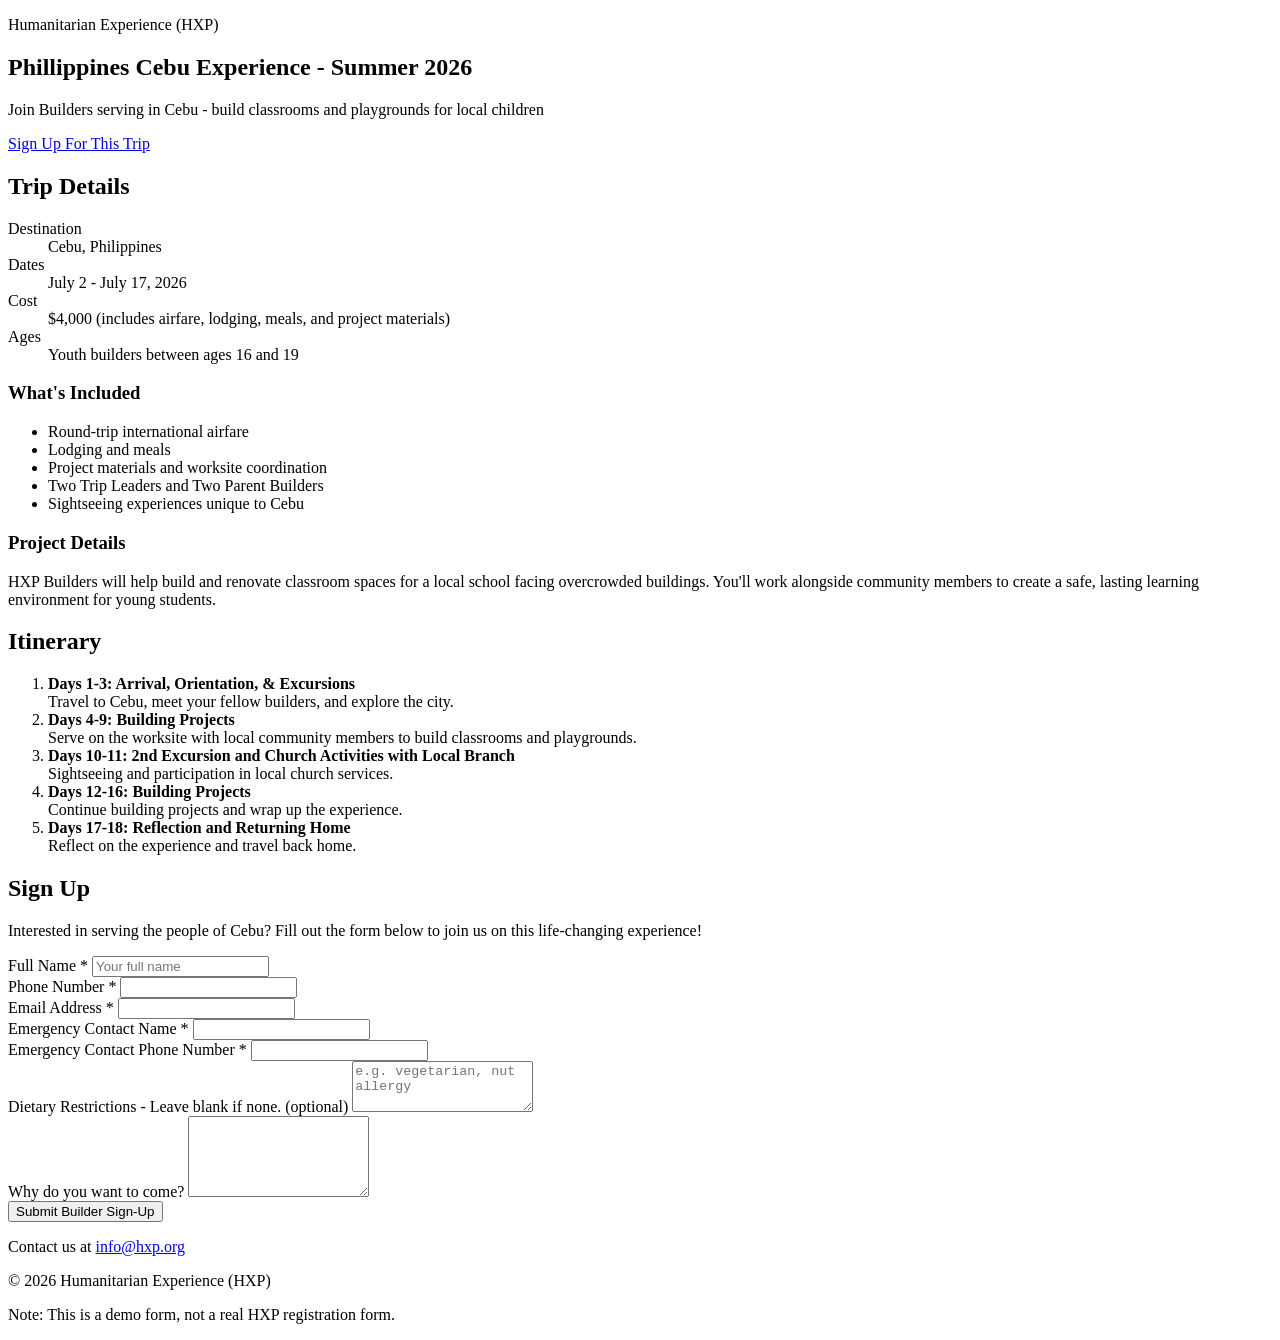
==== index.html @ b85f41e3 "feat: create home page and builder sign-up sheet" ====
<!DOCTYPE html>
<html lang="en">
    <head>
        <meta charset="UTF-8">
        <meta name="viewport" content="width=device-width, initial-scale=1.0" />
        <title>HXP - Philippines Cebu 2026</title>
        <link rel="stylesheet" href="css/styles.css">
    </head>
    <body>
        <header>
            <p>
                Humanitarian Experience (HXP)
            </p>
        </header>

        <main>
            <section id="hero">
                <h1>Phillippines Cebu Experience - Summer 2026</h1>
                <p>Join Builders serving in Cebu - build classrooms and playgrounds for local children</p>
                <a href="#signup" class="cta-button">Sign Up For This Trip</a>
            </section>

            <section id="details">
                <h2>Trip Details</h2>

                <dl>
                    <dt>Destination</dt>
                    <dd>Cebu, Philippines</dd>

                    <dt>Dates</dt>
                    <dd>July 2 - July 17, 2026</dd>

                    <dt>Cost</dt>
                    <dd>$4,000 (includes airfare, lodging, meals, and project materials)</dd>

                    <dt>Ages</dt>
                    <dd>Youth builders between ages 16 and 19</dd>
                </dl>

                <h3>What's Included</h3>
                <ul>
                    <li>Round-trip international airfare</li>
                    <li>Lodging and meals</li>
                    <li>Project materials and worksite coordination</li>
                    <li>Two Trip Leaders and Two Parent Builders</li>
                    <li>Sightseeing experiences unique to Cebu</li>
                </ul>

                <h3>Project Details</h3>
                <p>
                    HXP Builders will help build and renovate classroom spaces for a local school 
                    facing overcrowded buildings. You'll work alongside community members to create a safe,
                    lasting learning environment for young students.
                </p>

                
            </section>

            <section id="itinerary">
                <h2>Itinerary</h2>
                <ol>
                    <li>
                        <strong>Days 1-3: Arrival, Orientation, &amp; Excursions</strong><br>
                        Travel to Cebu, meet your fellow builders, and explore the city.
                    </li>
                    <li>
                        <strong>Days 4-9: Building Projects</strong><br>
                        Serve on the worksite with local community members to build classrooms and playgrounds.
                    </li>
                    <li>
                        <strong>Days 10-11: 2nd Excursion and Church Activities with Local Branch</strong><br>
                        Sightseeing and participation in local church services.
                    </li>
                    <li>
                        <strong>Days 12-16: Building Projects</strong><br>
                        Continue building projects and wrap up the experience.
                    </li>
                    <li>
                        <strong>Days 17-18: Reflection and Returning Home</strong><br>
                        Reflect on the experience and travel back home.
                    </li>
                </ol>
            </section>

            <section id="signup">
                <h2>Sign Up</h2>
                <p>Interested in serving the people of Cebu? Fill out the form below to join us on this life-changing experience!</p>

                <form id="signup-form" novalidate>
                    <div class="form-field">
                        <label for="full-name">Full Name *</label>
                        <input
                            type="text"
                            id="full-name"
                            name="fullName"
                            autocomplete="name"
                            placeholder="Your full name"
                            required
                        />

                        <span id="full-name-error" class="field-error"></span>
                    </div>

                    <div class="form-field">
                        <label for="phone">Phone Number *</label>
                        <input
                            type="tel"
                            id="phone"
                            name="phone"
                            autocomplete="tel"
                            required
                        />
                        <span id="phone-error" class="field-error"></span>
                    </div>

                    <div class="form-field">
                        <label for="email">Email Address *</label>
                        <input
                            type="email"
                            id="email"
                            name="email"
                            autocomplete="email"
                            required
                        />
                        <span id="email-error" class="field-error"></span>
                    </div>

                    
                    <div class="form-field">
                        <label for="emergency-contact-name">Emergency Contact Name *</label>
                        <input
                            type="text"
                            id="emergency-contact-name"
                            name="emergencyContactName"
                            required
                        />
                        <span id="emergency-contact-name-error" class="field-error"></span>
                    </div>

                    <div class="form-field">
                        <label for="emergency-contact-phone">Emergency Contact Phone Number *</label>
                        <input
                            type="tel"
                            id="emergency-contact-phone"
                            name="emergencyContactPhone"
                            required
                        />
                        <span id="emergency-contact-phone-error" class="field-error"></span>
                    </div>

                    <div class="form-field">
                        <label for="dietary">Dietary Restrictions - Leave blank if none. <span class="optional">(optional)</span></label>
                        <textarea
                          id="dietary"
                          name="dietary"
                          rows="3"
                          placeholder="e.g. vegetarian, nut allergy"
                        ></textarea>
                        <span id="dietary-error" class="field-error"></span>
                      </div>

                      <div class="form-field">
                        <label for="why">Why do you want to come? </label>
                        <textarea
                          id="why"
                          name="why"
                          rows="5"
                          required
                        ></textarea>
                        <span id="why-error" class="field-error"></span>
                      </div>

                      <button type="submit" class="submit-info-button">Submit Builder Sign-Up</button>

                    
                </form>
            </section> 

        </main>

        <footer>
            <p>Contact us at <a href="mailto:info@hxp.org">info@hxp.org</a></p>
            <p>&copy; 2026 Humanitarian Experience (HXP)</p>
            <p>Note: This is a demo form, not a real HXP registration form.</p>
        </footer>


        <script src="js/validation.js" defer></script>
        <script src="js/submit.js" defer></script>
    </body>
</html>
---- css/styles.css ----
/* CSS Styling here */
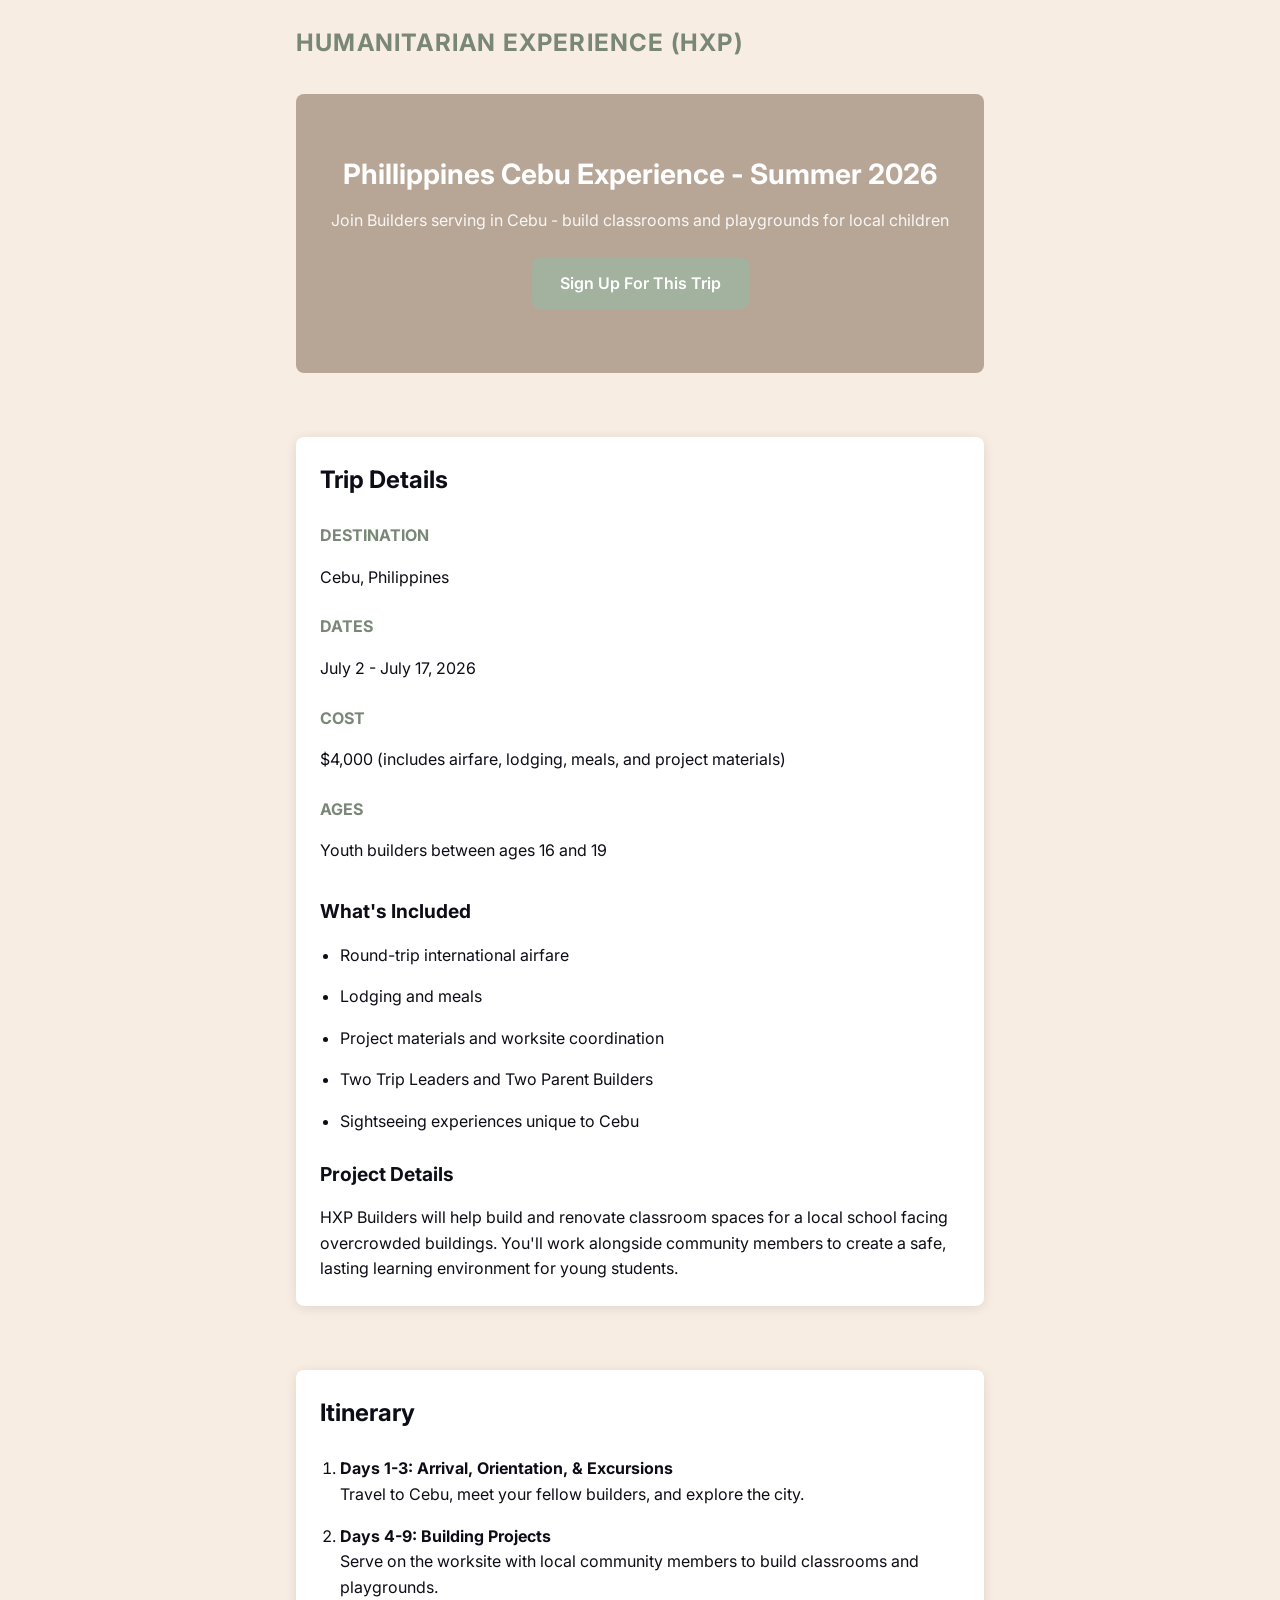
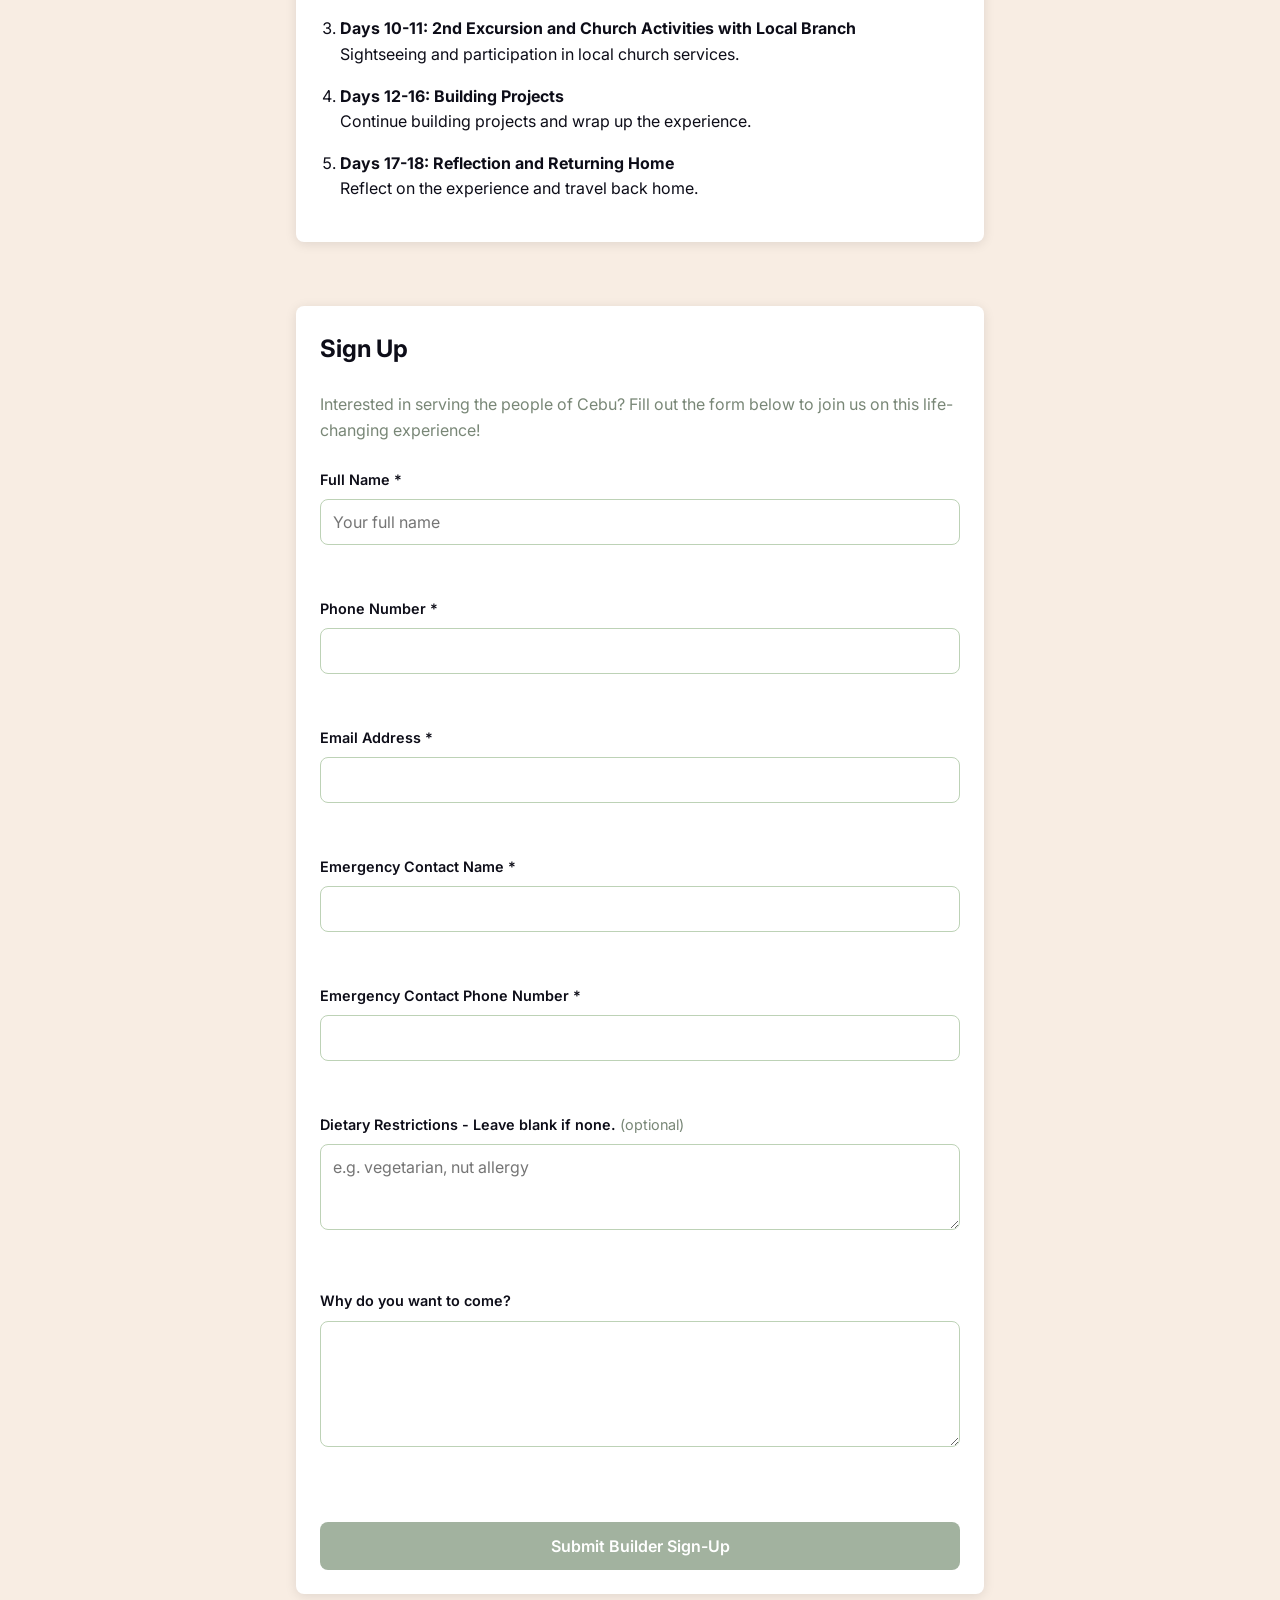
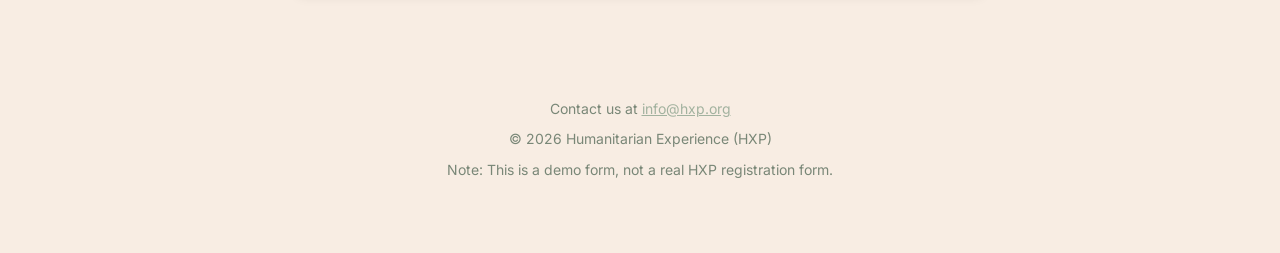
==== commit 46be083f: "style: add fonts, colors, and spacing" ====
--- a/index.html
+++ b/index.html
@@ -4,6 +4,12 @@
         <meta charset="UTF-8">
         <meta name="viewport" content="width=device-width, initial-scale=1.0" />
         <title>HXP - Philippines Cebu 2026</title>
+
+        <link href="https://fonts.googleapis.com" />
+        <link href="https://fonts.gstatic.com" crossorigin />
+        <link href="https://fonts.googleapis.com/css2?family=Inter:wght@400;600;700&display=swap" rel="stylesheet" />
+
+
         <link rel="stylesheet" href="css/styles.css">
     </head>
     <body>
@@ -24,7 +30,7 @@
                 <h2>Trip Details</h2>
 
                 <dl>
-                    <dt>Destination</dt>
+                    <dt><b>Destination</b></dt>
                     <dd>Cebu, Philippines</dd>
 
                     <dt>Dates</dt>
--- a/css/styles.css
+++ b/css/styles.css
@@ -1 +1,249 @@
-/* CSS Styling here */+* {
+    box-sizing: border-box;
+    margin: 0;
+    padding: 0;
+  }
+
+/* --- Design tokens (change colors here later) --- */
+:root {
+  --color-bg: #F8EDE3;
+  --color-surface: #ffffff;
+  --color-text: #0d0d18;
+  --color-text-muted: #798777;
+  --color-accent: #A2B29F;        /* warm terracotta */
+  --color-accent-hover: #798777;
+  --color-border: #BDD2B6;
+  --color-error: rgb(205, 81, 68);
+  --color-bg-hero: #b7a696;
+
+  --font-body: "Inter", system-ui, sans-serif;
+  --space-xs: 0.5rem;
+  --space-sm: 1rem;
+  --space-md: 1.5rem;
+  --space-lg: 2.5rem;
+  --space-xl: 4rem;
+  --radius: 8px;
+  --shadow: 0 2px 12px rgba(0, 0, 0, 0.1);
+  --max-width: 720px;
+}
+
+html {
+  scroll-behavior: smooth;
+}
+
+body {
+  font-family: var(--font-body);
+  background-color: var(--color-bg);
+  color: var(--color-text);
+  line-height: 1.6;
+}
+
+header,
+main, 
+footer {
+    max-width: var(--max-width);
+    margin-left: auto;
+    margin-right: auto;
+    padding-left: var(--space-sm);
+    padding-right: var(--space-sm);
+}
+
+header{
+    padding-top: var(--space-md);
+    padding-bottom: var(--space-sm);
+}
+
+header p {
+    font-size: 1.5rem;
+    font-weight: 700;
+    text-transform: uppercase;
+    color: var(--color-text-muted);
+    letter-spacing: .05em;
+}
+
+main section {
+    margin-bottom: var(--space-xl);
+}
+
+/* Hero Section */
+#hero {
+    text-align: center;
+    padding: var(--space-xl) var(--space-sm);
+    background: var(--color-bg-hero);
+    color: #ffffff;
+    border-radius: var(--radius);
+    margin-top: var(--space-sm);
+}
+
+#hero h1 {
+    font-size: 1.75rem;
+    line-height: 1.2;
+    margin-bottom: var(--space-sm);
+}
+
+#hero p {
+    color: rgba(255,255,255,.9);
+    margin-bottom: var(--space-md);
+    margin-left: auto;
+    margin-right: auto;
+}
+
+.cta-button {
+    display: inline-block;
+    background-color: var(--color-accent);
+    color: #ffffff;
+    text-decoration: none;
+    font-weight: 600;
+    padding: 0.9rem 1.75rem;
+    border-radius: var(--radius);
+    min-height: 44px;
+    line-height: 1.4;
+  }
+
+.cta-button:hover {
+background-color: var(--color-accent-hover);
+}
+
+/* Sections */
+h2 {
+font-size: 1.5rem;
+margin-bottom: var(--space-md);
+color: var(--color-text);
+}
+
+h3 {
+font-size: 1.2rem;
+margin-top: var(--space-md);
+margin-bottom: var(--space-sm);
+}
+
+#details,
+#itinerary,
+#signup {
+background: var(--color-surface);
+padding: var(--space-md);
+border-radius: var(--radius);
+box-shadow: var(--shadow);
+}
+
+/* Definition list (trip facts) */
+dl {
+display: grid;
+gap: var(--space-sm);
+}
+
+dt {
+font-weight: 700;
+font-size: 1rem;
+color: var(--color-text-muted);
+text-transform: uppercase;
+}
+
+dd {
+margin-bottom: var(--space-xs);
+}
+
+ul,
+ol {
+padding-left: 1.25rem;
+}
+
+li {
+margin-bottom: var(--space-sm);
+}
+
+
+/* Form Section */
+#signup > p {
+    color: var(--color-text-muted);
+    margin-bottom: var(--space-md);
+  }
+
+.form-field {
+margin-bottom: var(--space-md);
+}
+.form-field label {
+display: block;
+font-weight: 600;
+font-size: 0.9rem;
+margin-bottom: var(--space-xs);
+}
+
+.optional {
+    font-weight: 400;
+    color: var(--color-text-muted);
+  }
+  .form-field input,
+  .form-field textarea {
+    width: 100%;
+    padding: 0.75rem;
+    font-family: inherit;
+    font-size: 1rem;
+    border: 1px solid var(--color-border);
+    border-radius: var(--radius);
+    background: #fff;
+    min-height: 44px;
+  }
+
+
+  .form-field textarea {
+    min-height: auto;
+    resize: vertical;
+  }
+  .form-field input:focus,
+  .form-field textarea:focus {
+    outline: 2px solid var(--color-accent);
+    outline-offset: 2px;
+    border-color: var(--color-accent);
+  }
+
+  .field-error {
+    display: block;
+    color: var(--color-error);
+    font-size: 0.875rem;
+    margin-top: var(--space-xs);
+    min-height: 1.25rem;
+  }
+  /* Error state — JS will add .input-error in Phase 4; style it now */
+  .form-field input.input-error,
+  .form-field textarea.input-error {
+    border-color: var(--color-error);
+  }
+
+.submit-info-button {
+    width: 100%;
+    padding: 0.875rem 1.5rem;
+    font-family: inherit;
+    font-size: 1rem;
+    font-weight: 600;
+    color: #ffffff;
+    background-color: var(--color-accent);
+    border: none;
+    border-radius: var(--radius);
+    cursor: pointer;
+    min-height: 48px;
+    margin-top: var(--space-sm);
+  }
+  .submit-info-button:hover {
+    background-color: var(--color-accent-hover);
+  }
+  .submit-info-button:disabled {
+    opacity: 0.6;
+    cursor: not-allowed;
+  }
+
+
+/* --- Footer --- */
+footer {
+    padding-top: var(--space-lg);
+    padding-bottom: var(--space-xl);
+    text-align: center;
+    color: var(--color-text-muted);
+    font-size: 0.875rem;
+  }
+  footer p {
+    margin-bottom: var(--space-xs);
+  }
+  footer a {
+    color: var(--color-accent);
+  }
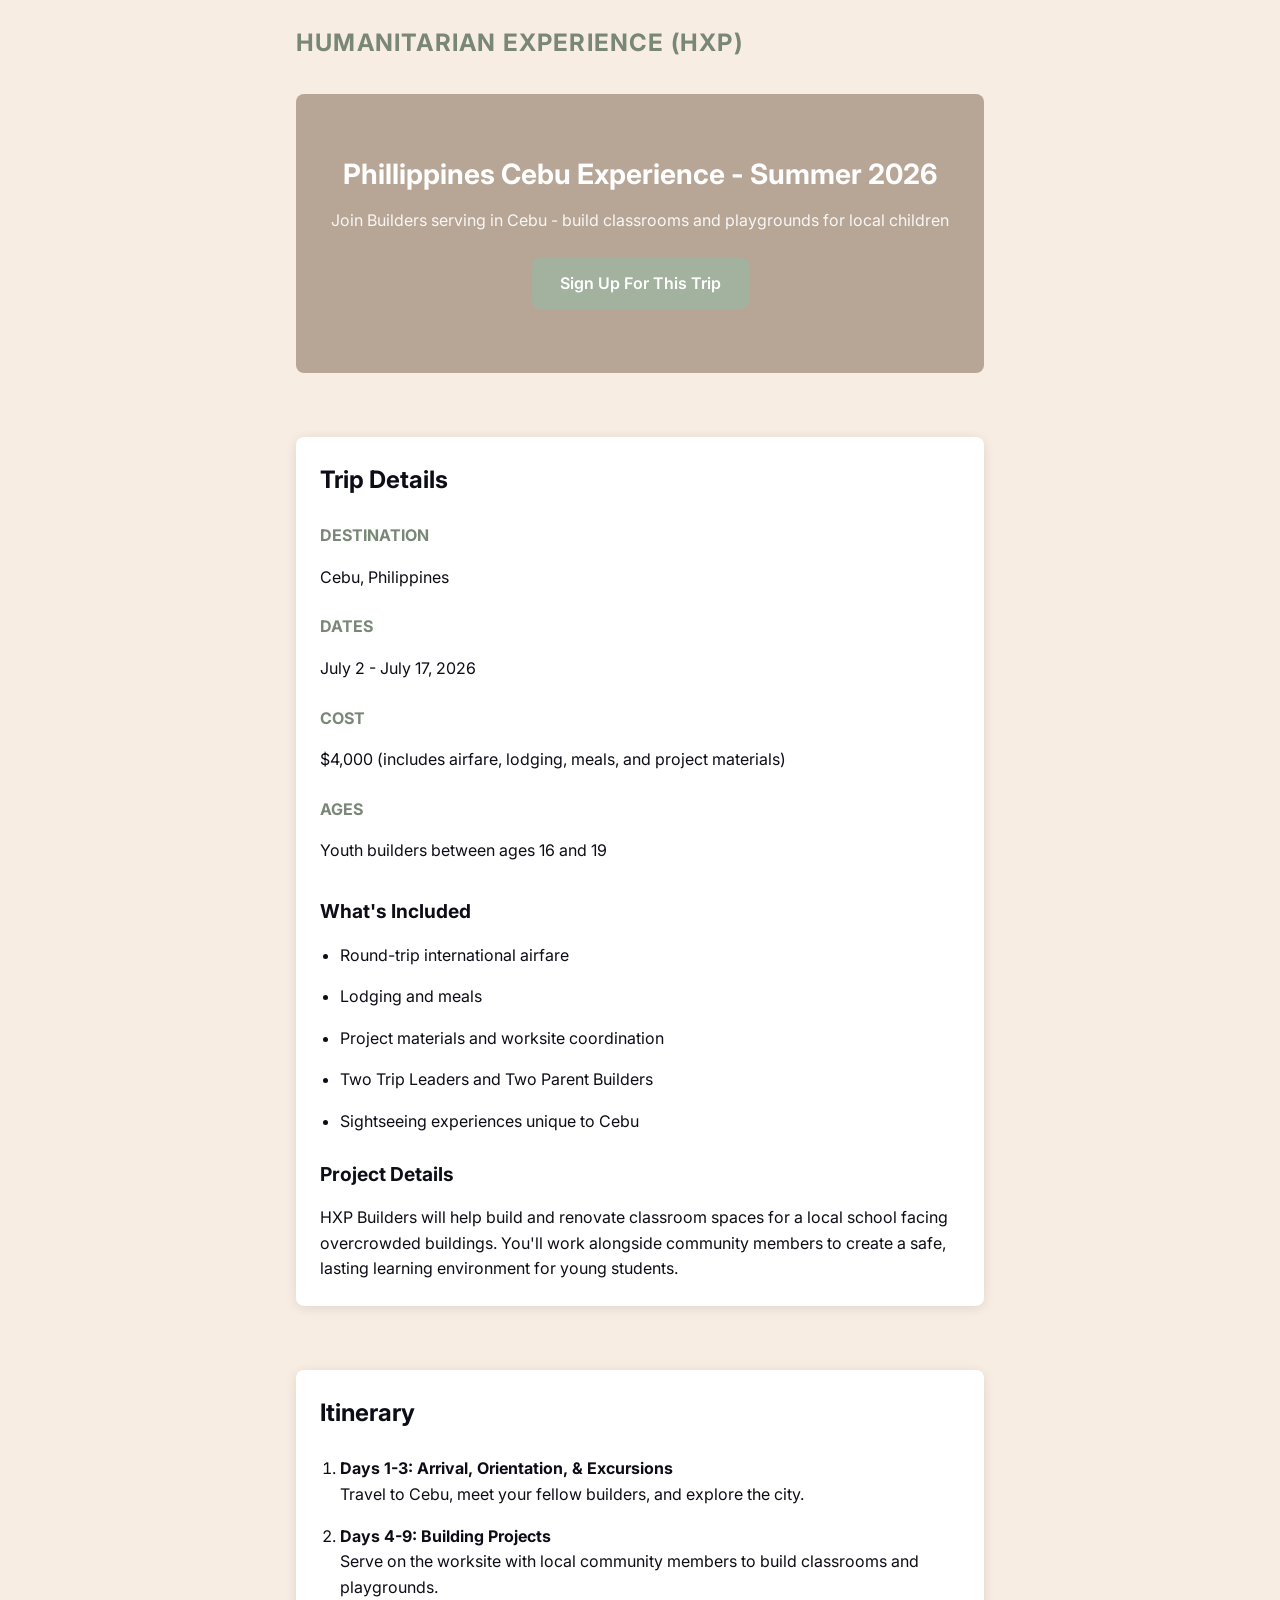
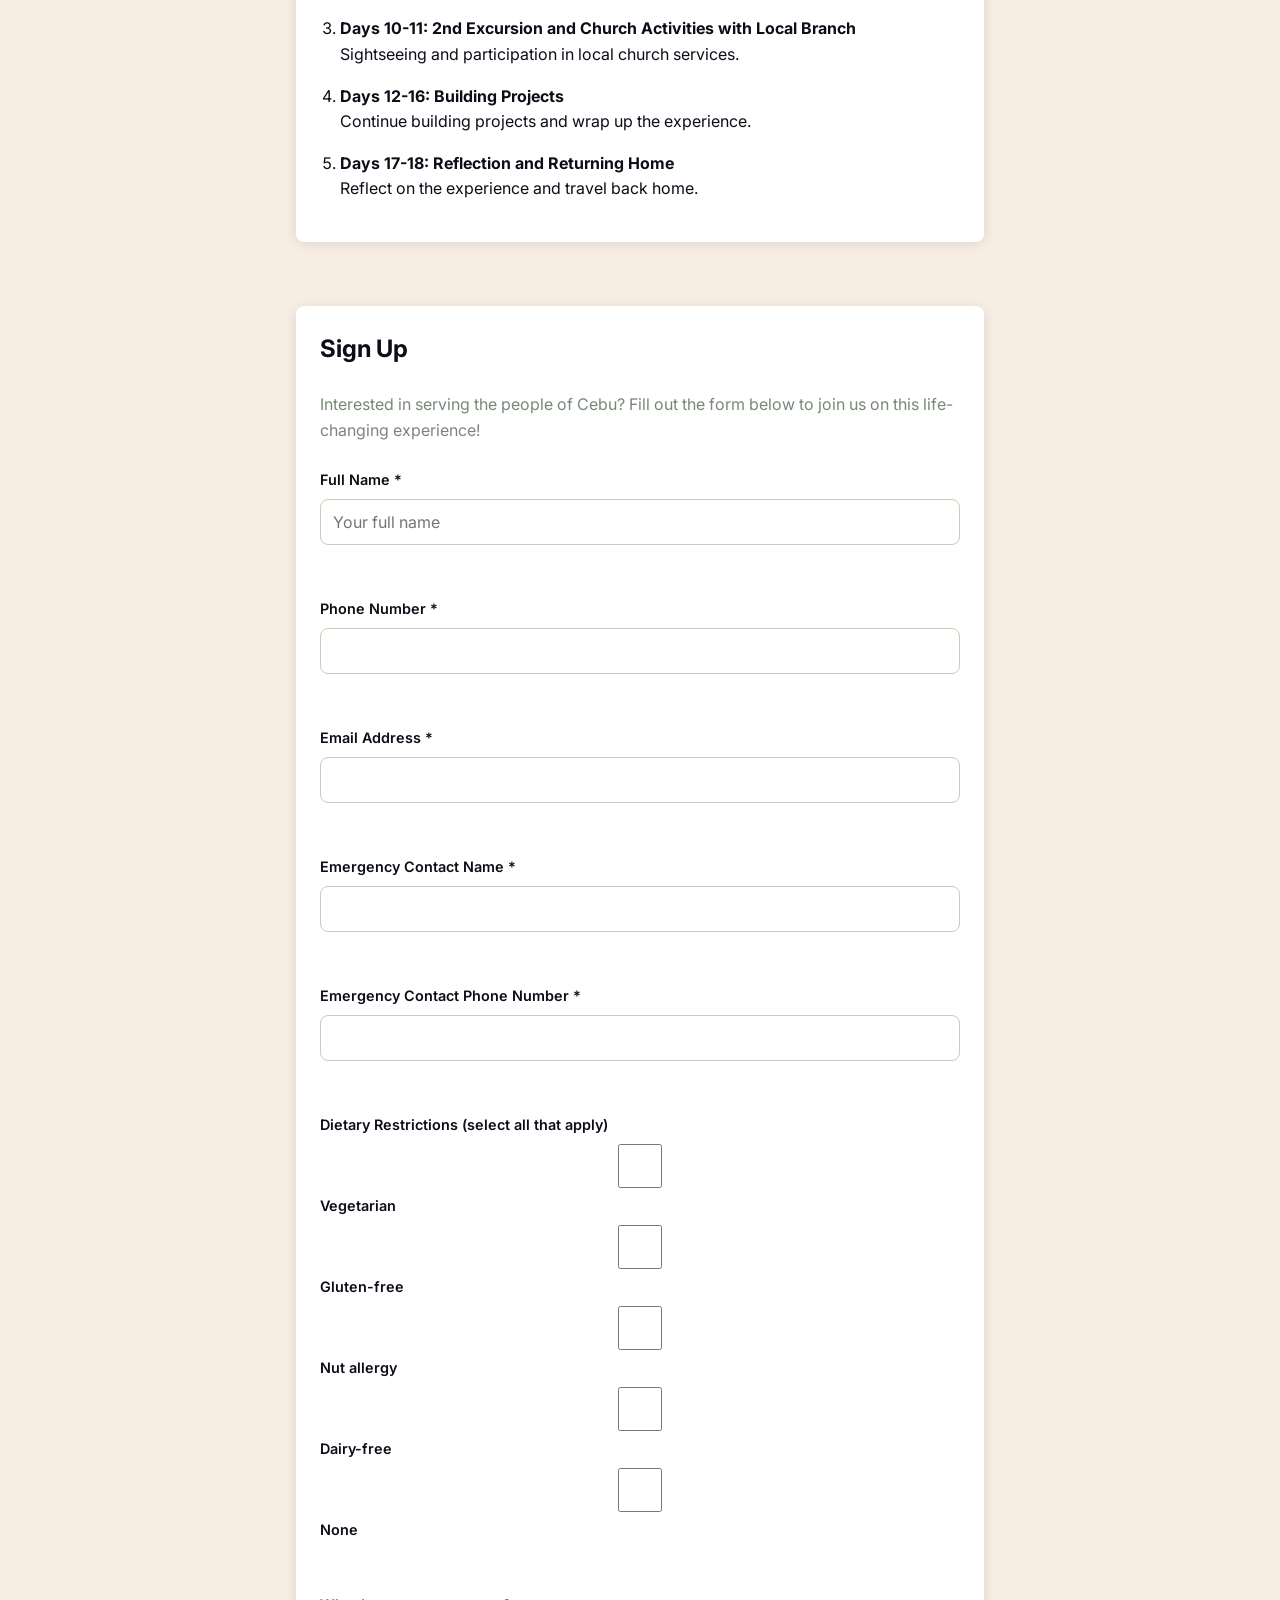
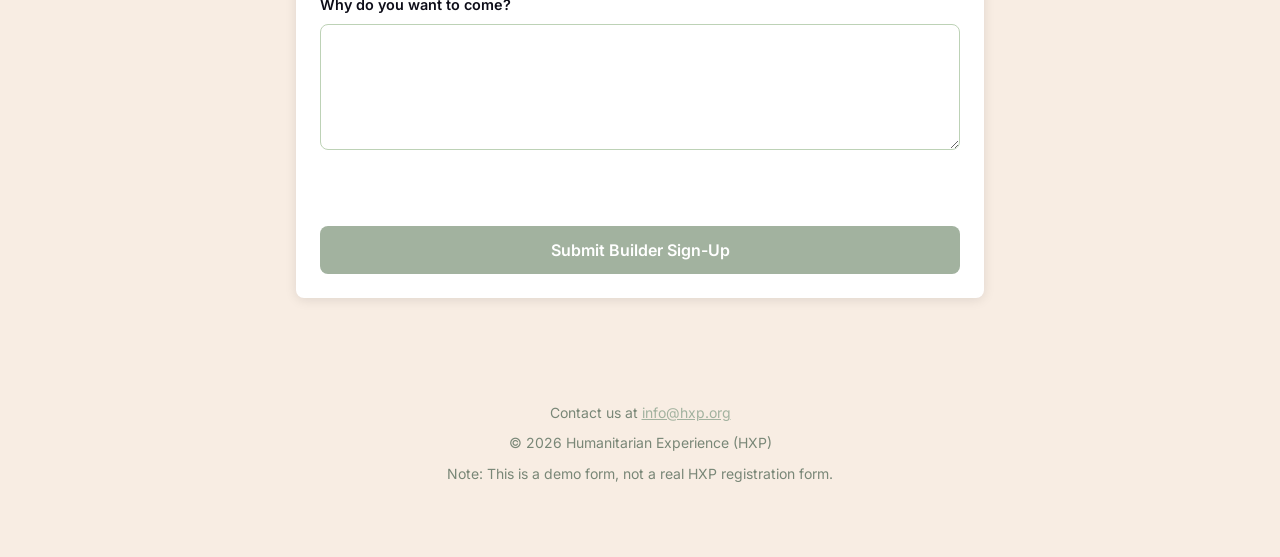
==== commit bc28e238: "feat: change dietary input to checkbox" ====
--- a/index.html
+++ b/index.html
@@ -154,27 +154,47 @@
                         <span id="emergency-contact-phone-error" class="field-error"></span>
                     </div>
 
-                    <div class="form-field">
-                        <label for="dietary">Dietary Restrictions - Leave blank if none. <span class="optional">(optional)</span></label>
-                        <textarea
-                          id="dietary"
-                          name="dietary"
-                          rows="3"
-                          placeholder="e.g. vegetarian, nut allergy"
-                        ></textarea>
-                        <span id="dietary-error" class="field-error"></span>
-                      </div>
-
-                      <div class="form-field">
+                    <fieldset class="form-field" id="dietary-fieldset">
+                        <legend>Dietary Restrictions (select all that apply)</legend>
+
+                        <label class="checkbox-label">
+                            <input type="checkbox" name="dietary" value="Vegetarian">
+                            Vegetarian
+                        </label>
+
+                        <label class="checkbox-label">
+                            <input type="checkbox" name="dietary" value="Gluten-free">
+                            Gluten-free
+                        </label>
+
+                        <label class="checkbox-label">
+                            <input type="checkbox" name="dietary" value="Nut allergy">
+                            Nut allergy
+                        </label>
+
+                        <label class="checkbox-label">
+                            <input type="checkbox" name="dietary" value="Dairy-free">
+                            Dairy-free
+                        </label>
+
+                        <label class="checkbox-label">
+                            <input type="checkbox" name="dietary" value="None">
+                            None
+                        </label>
+                        <span class="field-error"></span>
+                    </fieldset>
+
+
+                    <div class="form-field">
                         <label for="why">Why do you want to come? </label>
                         <textarea
-                          id="why"
-                          name="why"
-                          rows="5"
-                          required
+                            id="why"
+                            name="why"
+                            rows="5"
+                            required
                         ></textarea>
                         <span id="why-error" class="field-error"></span>
-                      </div>
+                    </div>
 
                       <button type="submit" class="submit-info-button">Submit Builder Sign-Up</button>
 
--- a/css/styles.css
+++ b/css/styles.css
@@ -210,6 +210,26 @@
     border-color: var(--color-error);
   }
 
+.checkbox-label {
+    display: flex;
+    align-items: center;
+    gap: var(--space-xs);
+    margin-bottom: var(--space-xs);
+    font-weight: 400;
+    cursor: pointer;
+}
+
+fieldset {
+    border: none;
+    padding: 0;
+}
+
+legend {
+    font-weight: 600;
+    font-size: .9rem;
+    margin-bottom: var(--space-xs);
+}
+
 .submit-info-button {
     width: 100%;
     padding: 0.875rem 1.5rem;
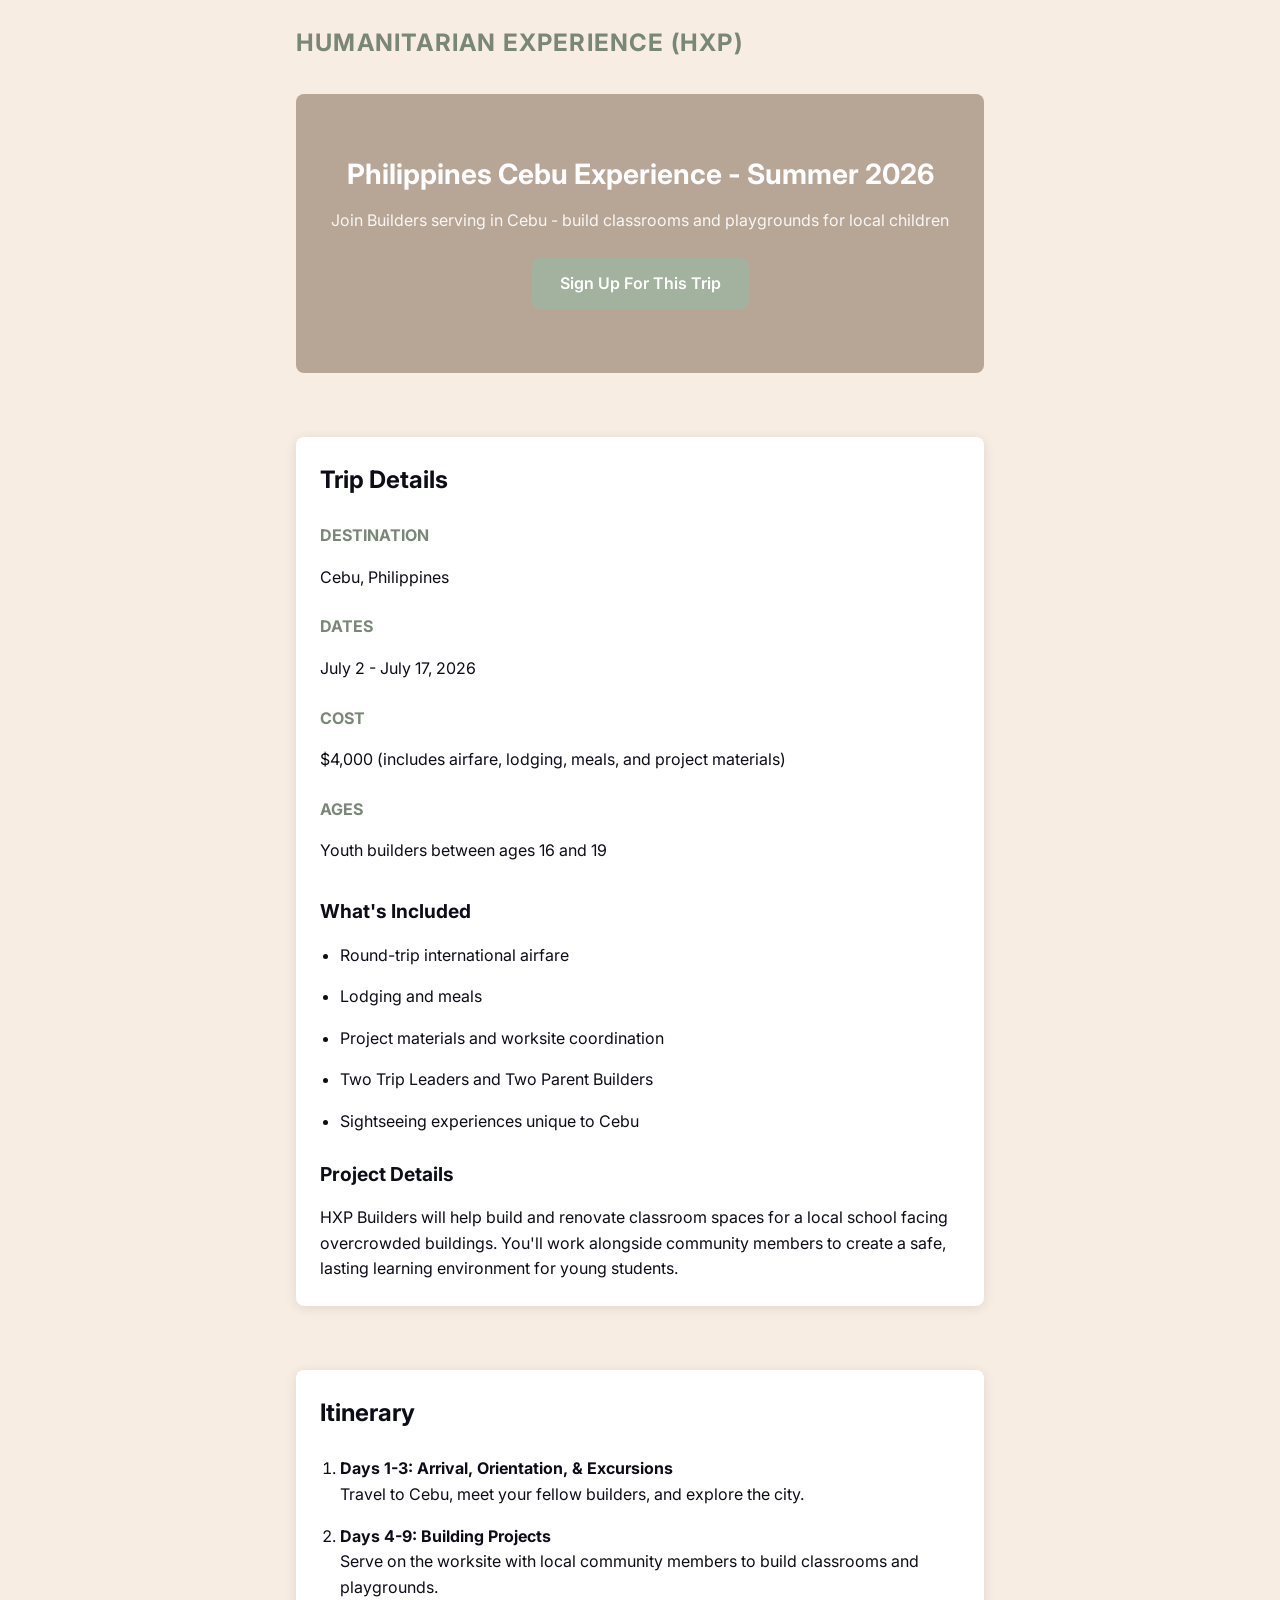
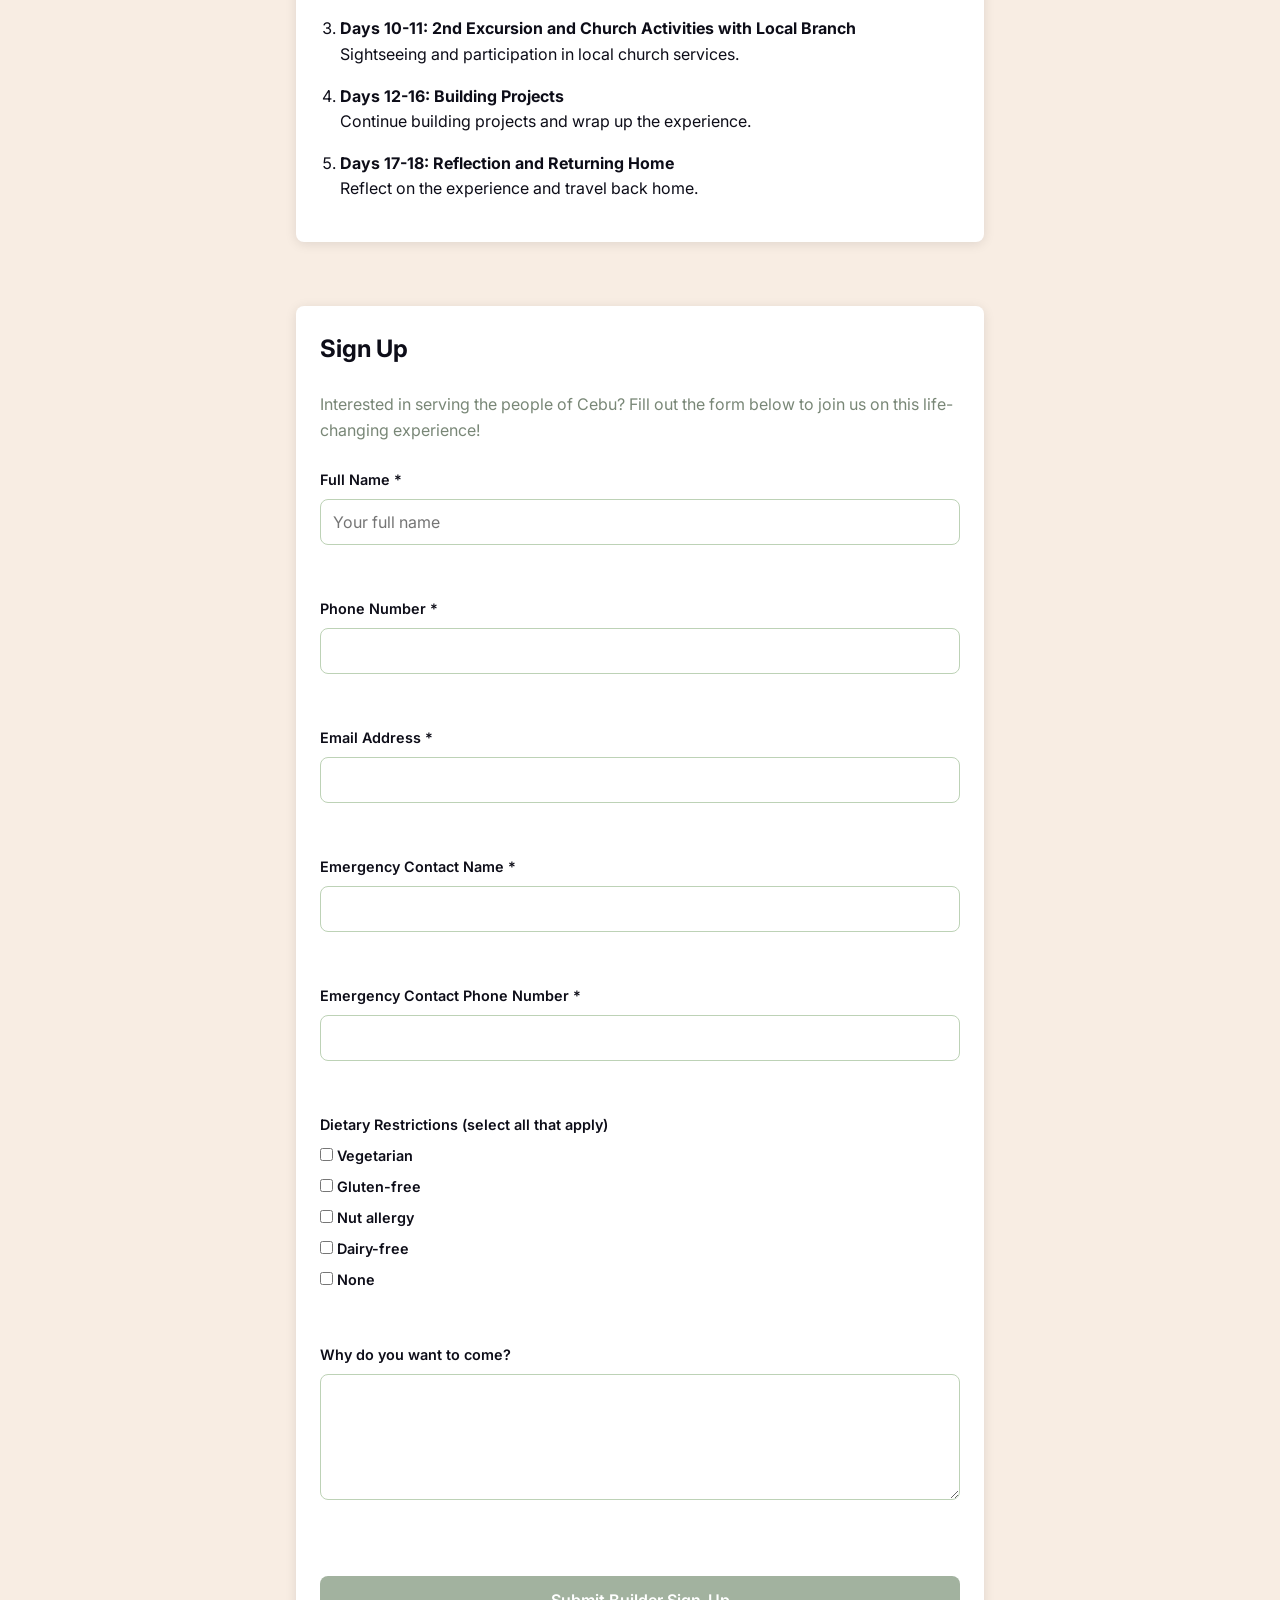
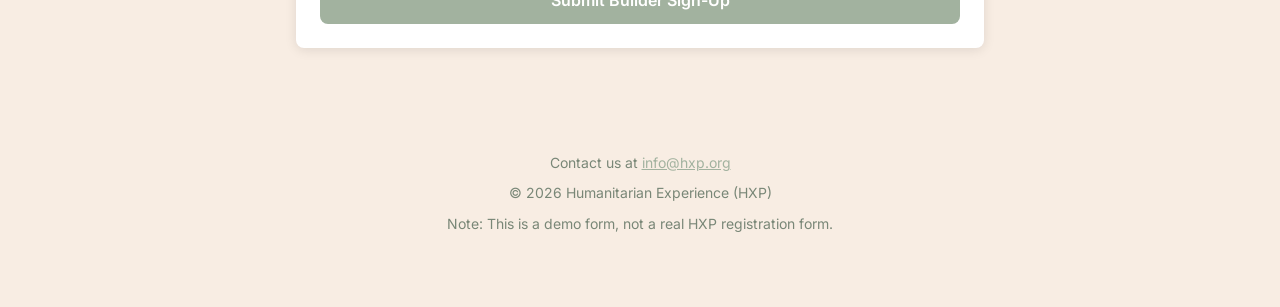
==== commit 17acacf3: "docs: add README with initial setup and design decisions" ====
--- a/index.html
+++ b/index.html
@@ -21,7 +21,7 @@
 
         <main>
             <section id="hero">
-                <h1>Phillippines Cebu Experience - Summer 2026</h1>
+                <h1>Philippines Cebu Experience - Summer 2026</h1>
                 <p>Join Builders serving in Cebu - build classrooms and playgrounds for local children</p>
                 <a href="#signup" class="cta-button">Sign Up For This Trip</a>
             </section>
--- a/css/styles.css
+++ b/css/styles.css
@@ -159,21 +159,11 @@
     margin-bottom: var(--space-md);
   }
 
-.form-field {
-margin-bottom: var(--space-md);
-}
-.form-field label {
-display: block;
-font-weight: 600;
-font-size: 0.9rem;
-margin-bottom: var(--space-xs);
-}
-
 .optional {
     font-weight: 400;
     color: var(--color-text-muted);
   }
-  .form-field input,
+  .form-field input:not([type="checkbox"]),
   .form-field textarea {
     width: 100%;
     padding: 0.75rem;
@@ -185,6 +175,17 @@
     min-height: 44px;
   }
 
+  .form-field {
+    margin-bottom: var(--space-md);
+  }
+  
+  .form-field label {
+    display: block;
+    font-weight: 600;
+    font-size: 0.9rem;
+    margin-bottom: var(--space-xs);
+  }
+
 
   .form-field textarea {
     min-height: auto;
@@ -221,7 +222,7 @@
 
 fieldset {
     border: none;
-    padding: 0;
+    padding: 0; 
 }
 
 legend {
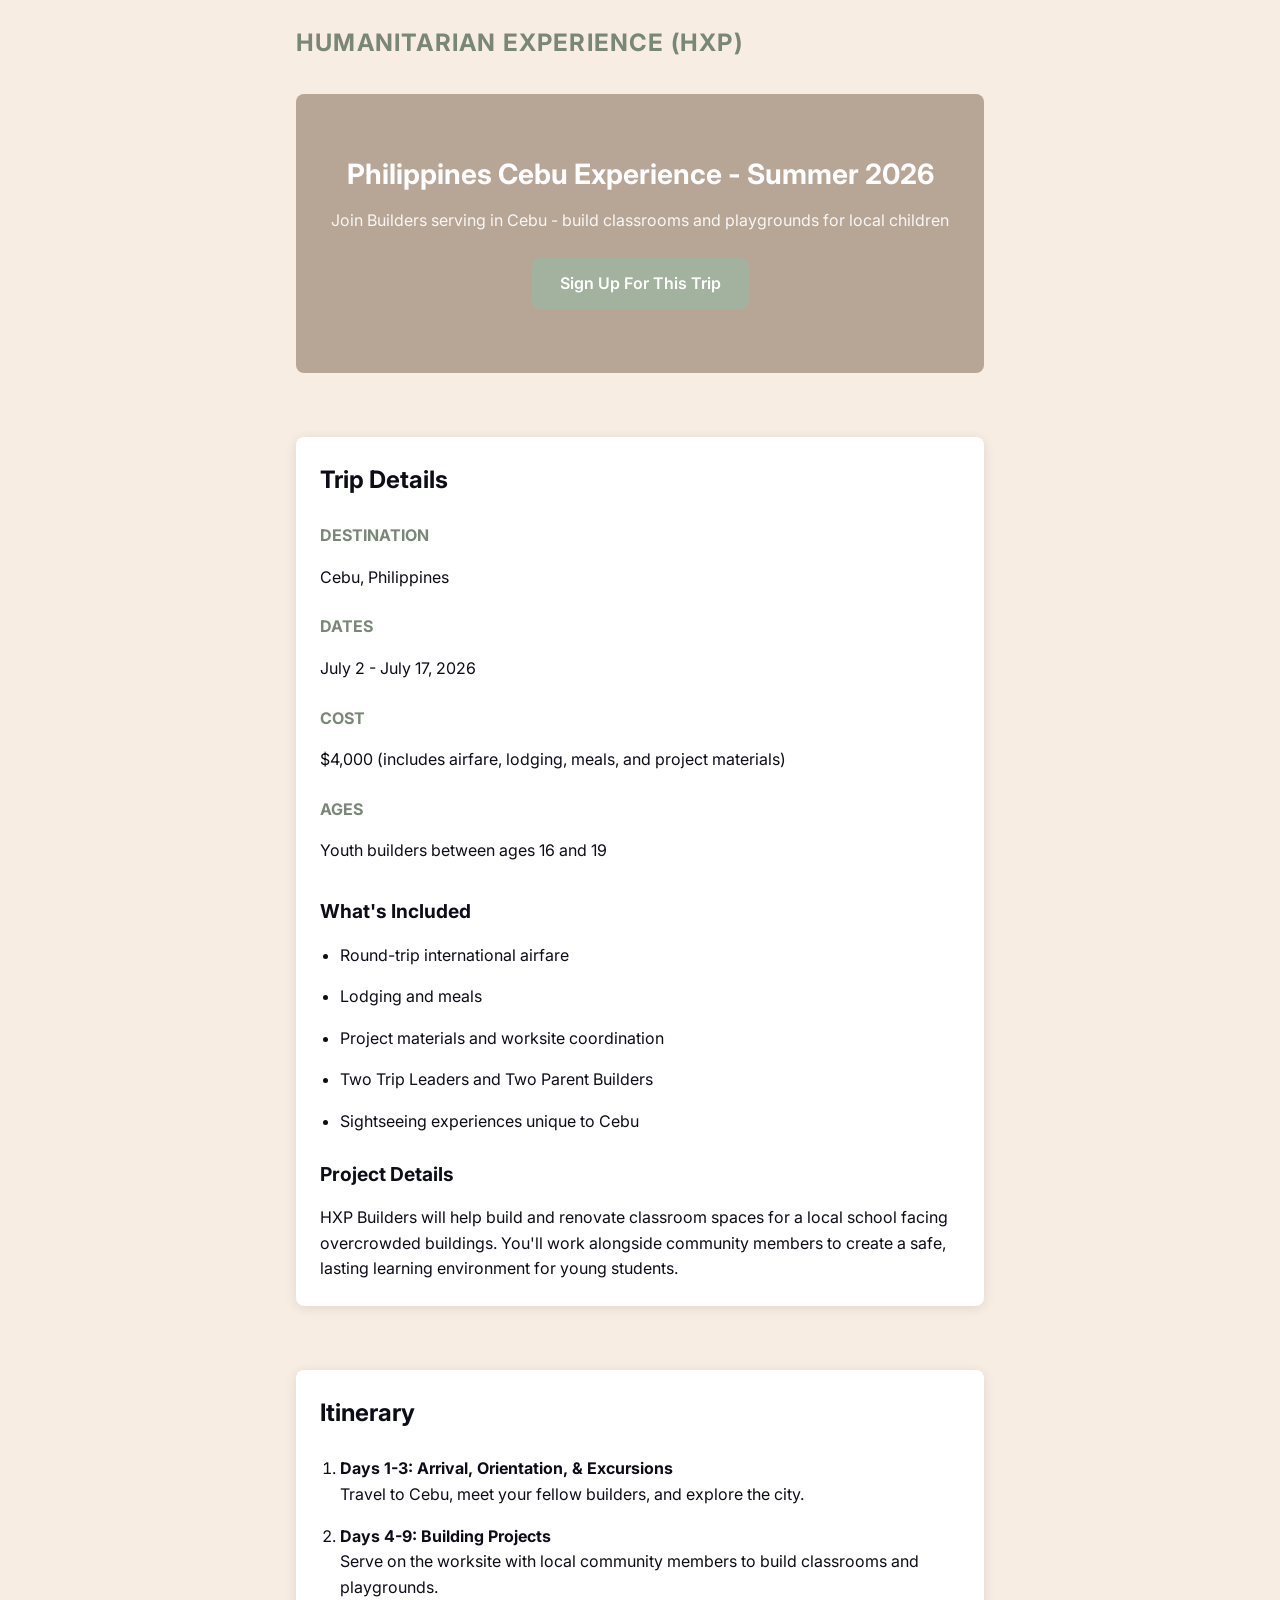
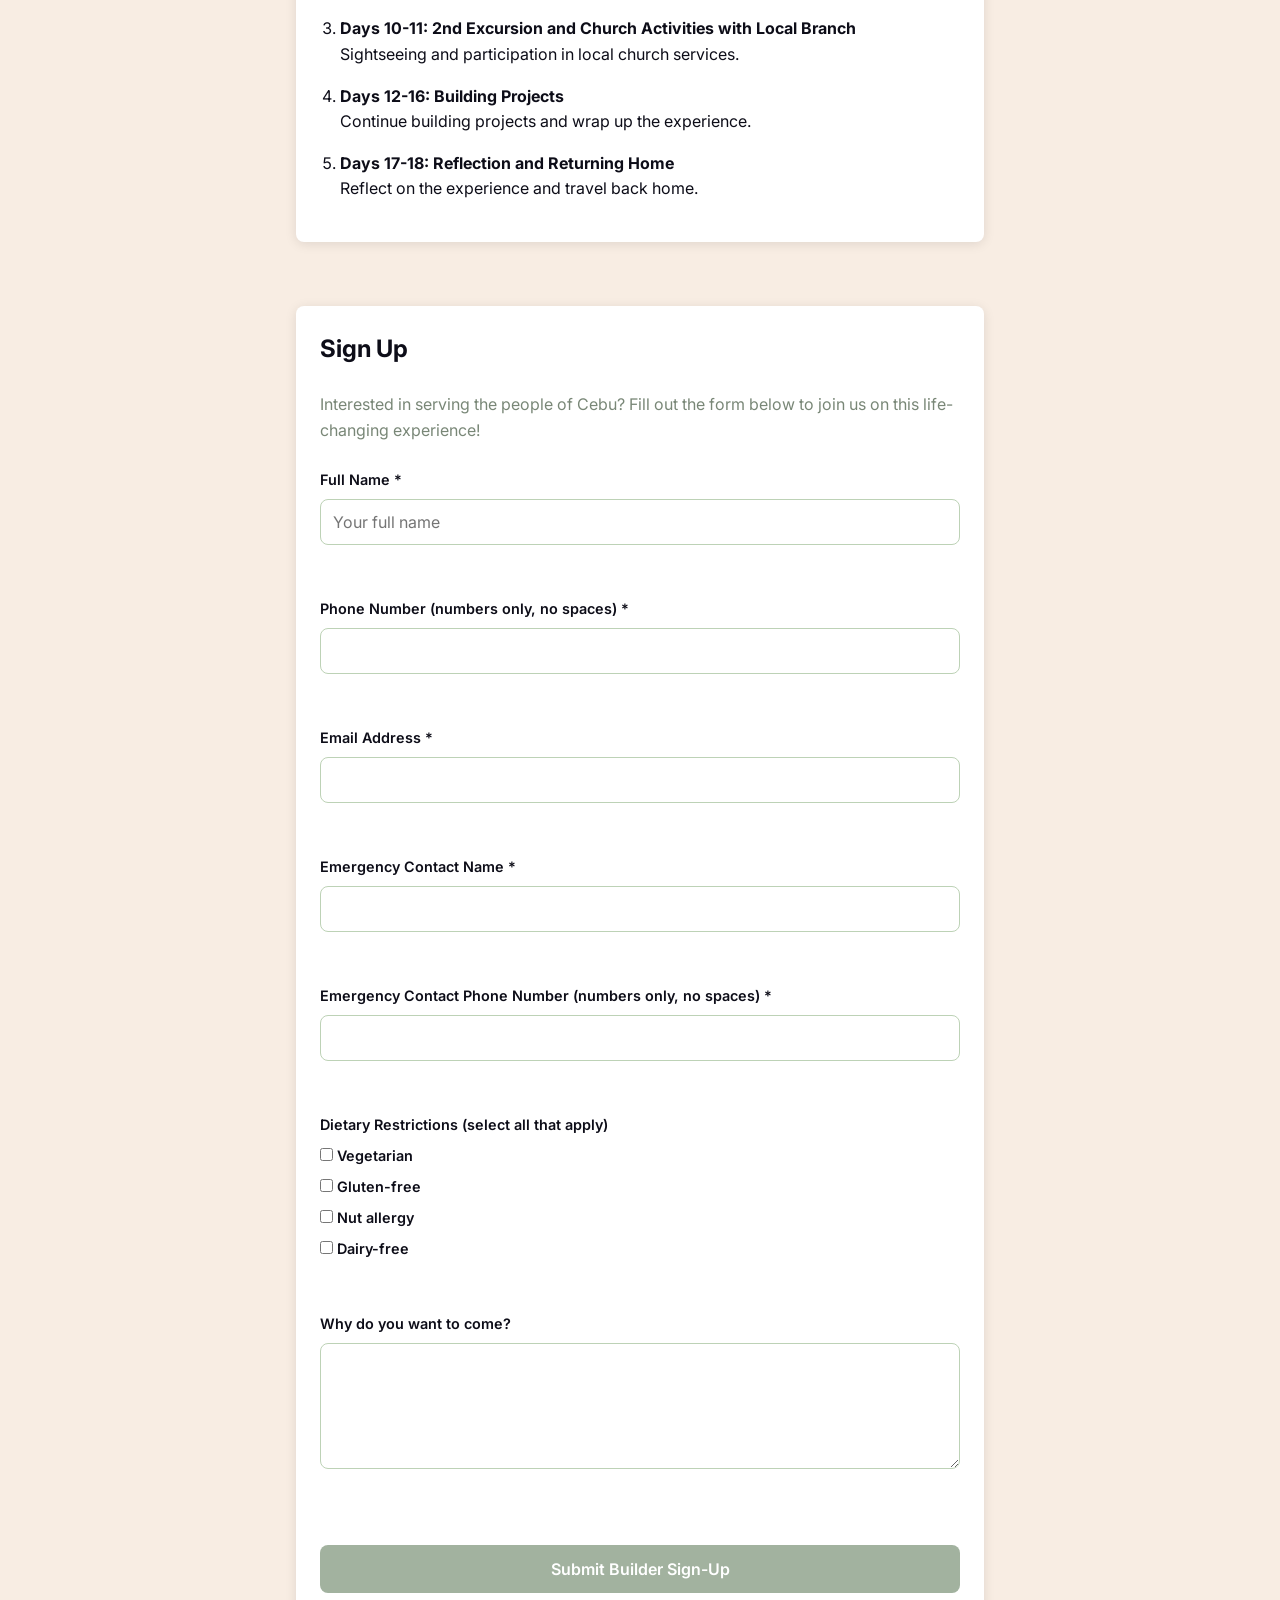
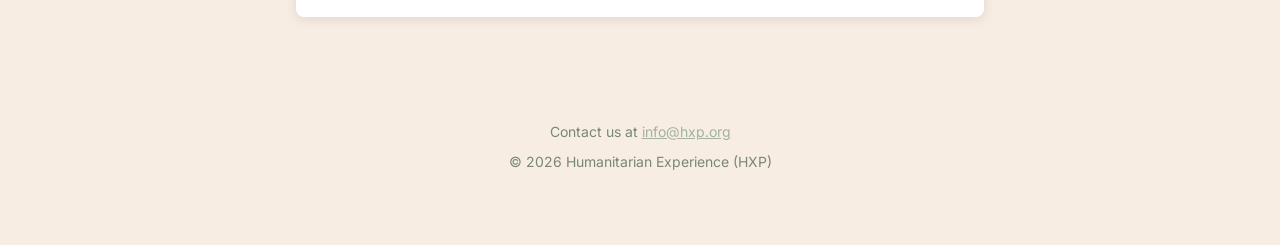
==== commit ff1bcbde: "feat: connect Google Sheet Apps Script with form submission" ====
--- a/index.html
+++ b/index.html
@@ -108,7 +108,7 @@
                     </div>
 
                     <div class="form-field">
-                        <label for="phone">Phone Number *</label>
+                        <label for="phone">Phone Number (numbers only, no spaces) *</label>
                         <input
                             type="tel"
                             id="phone"
@@ -144,7 +144,7 @@
                     </div>
 
                     <div class="form-field">
-                        <label for="emergency-contact-phone">Emergency Contact Phone Number *</label>
+                        <label for="emergency-contact-phone">Emergency Contact Phone Number (numbers only, no spaces) *</label>
                         <input
                             type="tel"
                             id="emergency-contact-phone"
@@ -177,10 +177,6 @@
                             Dairy-free
                         </label>
 
-                        <label class="checkbox-label">
-                            <input type="checkbox" name="dietary" value="None">
-                            None
-                        </label>
                         <span class="field-error"></span>
                     </fieldset>
 
@@ -207,7 +203,6 @@
         <footer>
             <p>Contact us at <a href="mailto:info@hxp.org">info@hxp.org</a></p>
             <p>&copy; 2026 Humanitarian Experience (HXP)</p>
-            <p>Note: This is a demo form, not a real HXP registration form.</p>
         </footer>
 
 
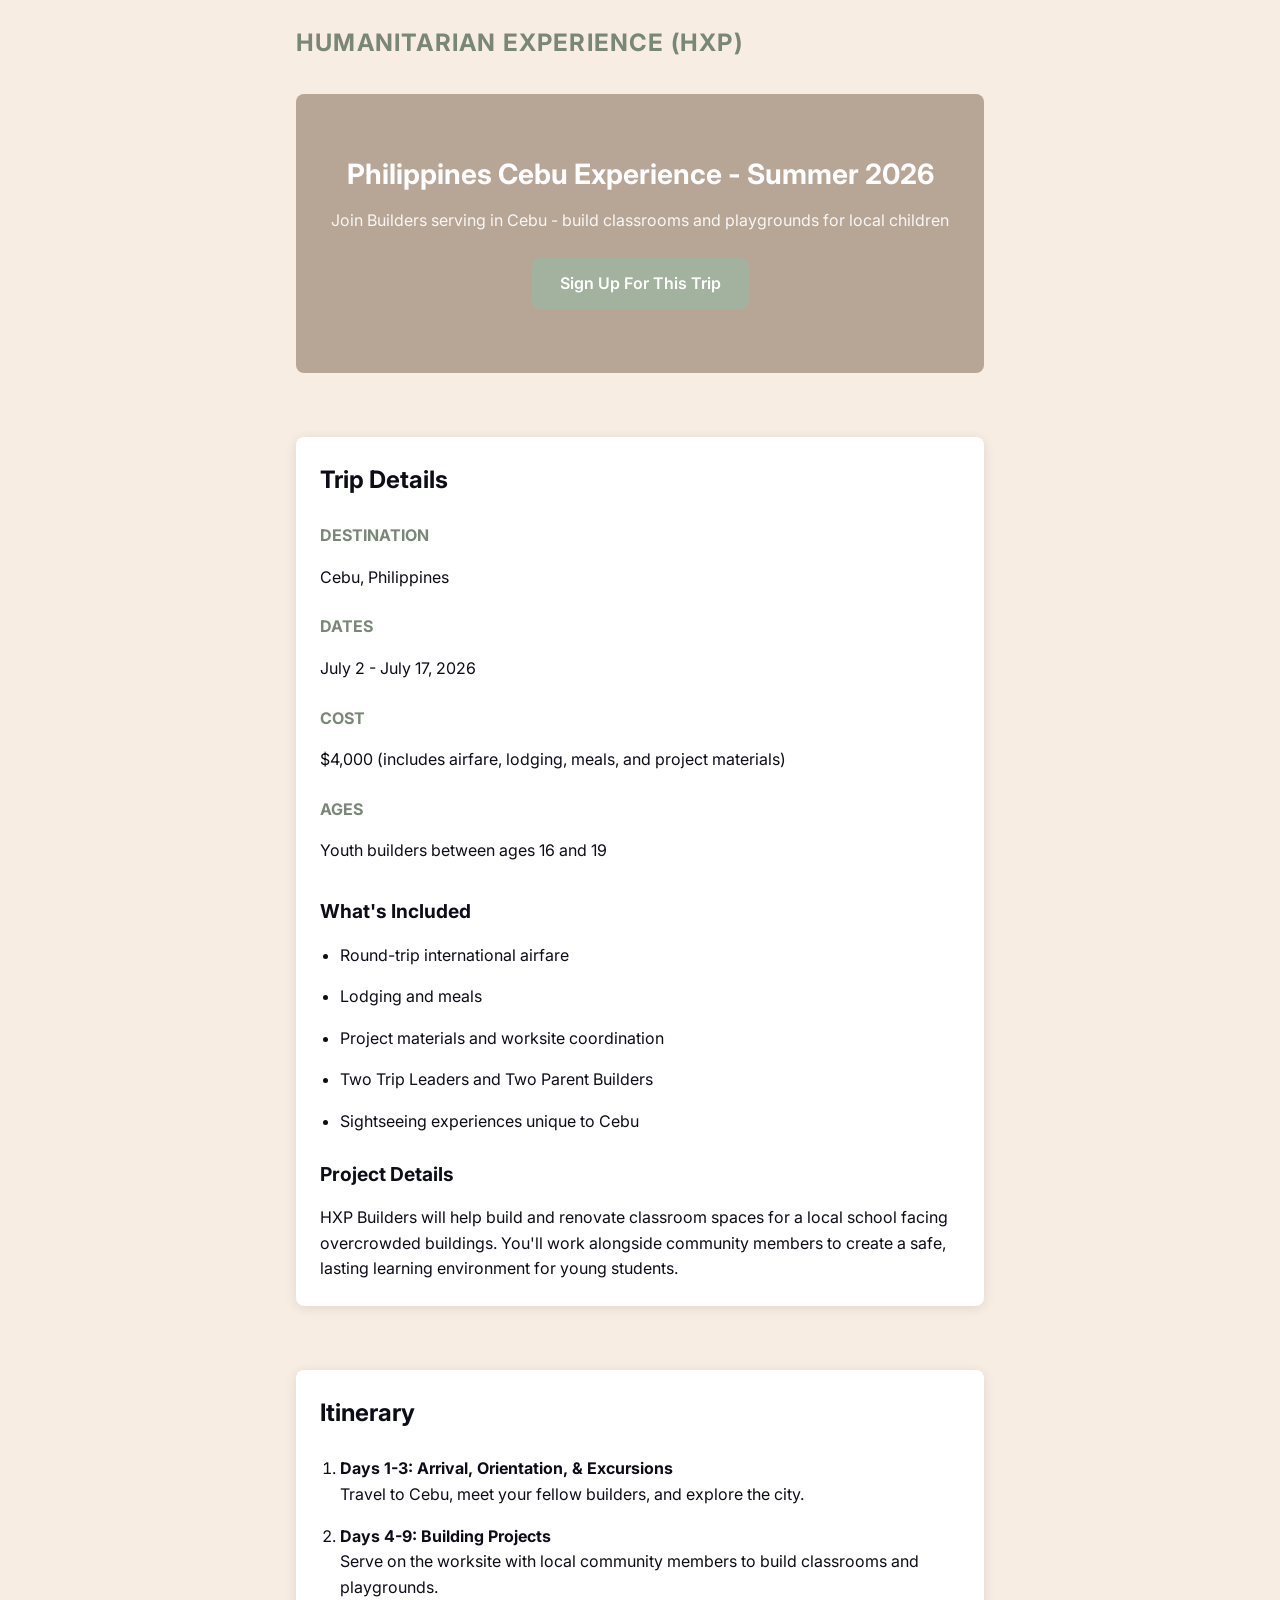
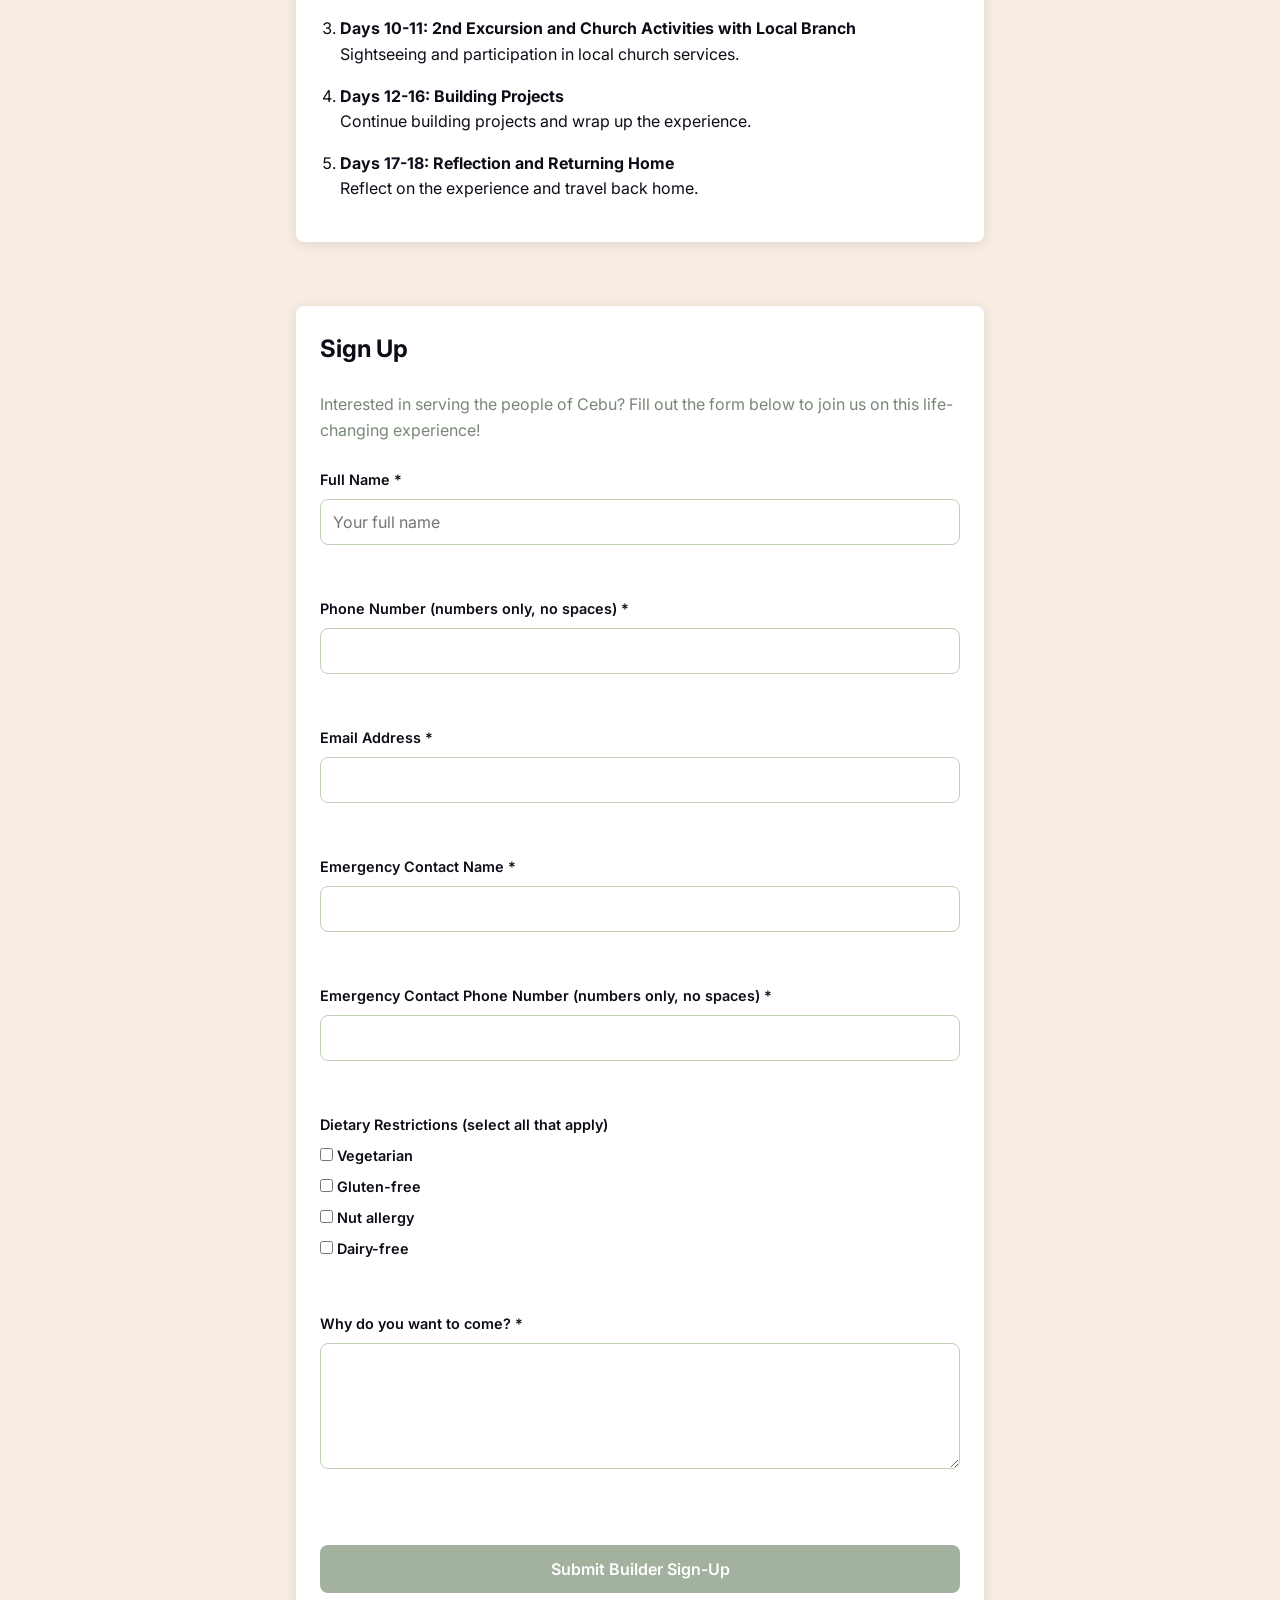
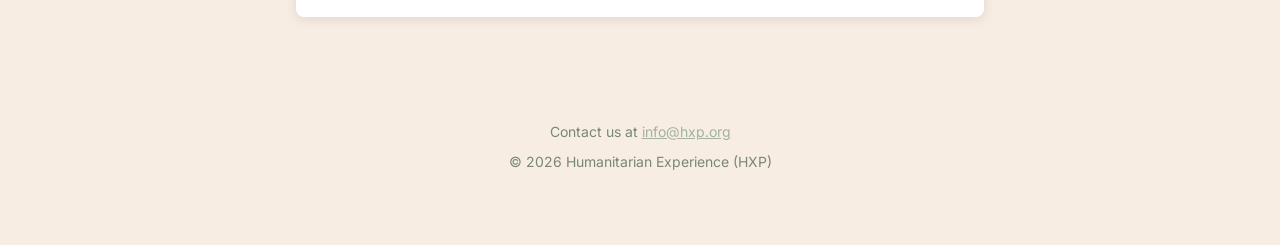
==== commit 2849694f: "fix: docs: update README to final project status" ====
--- a/index.html
+++ b/index.html
@@ -182,7 +182,7 @@
 
 
                     <div class="form-field">
-                        <label for="why">Why do you want to come? </label>
+                        <label for="why">Why do you want to come? *</label>
                         <textarea
                             id="why"
                             name="why"
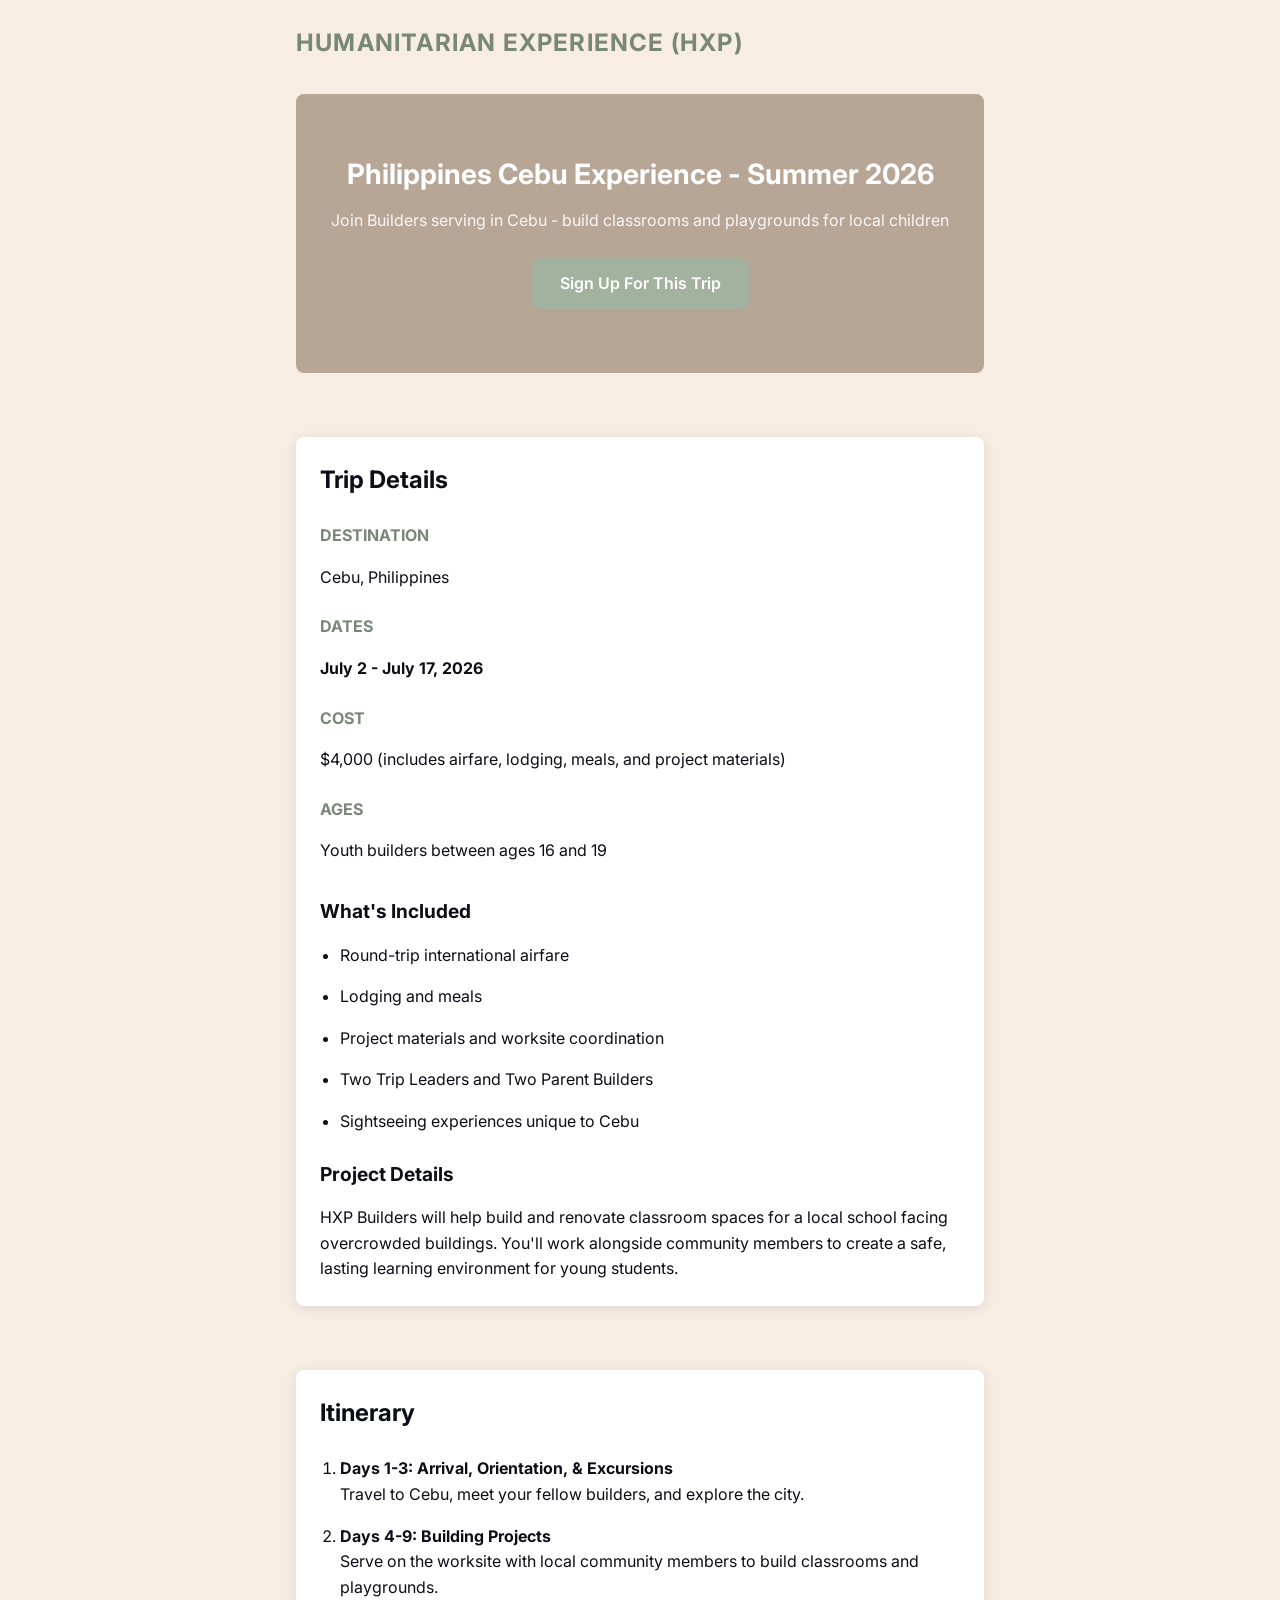
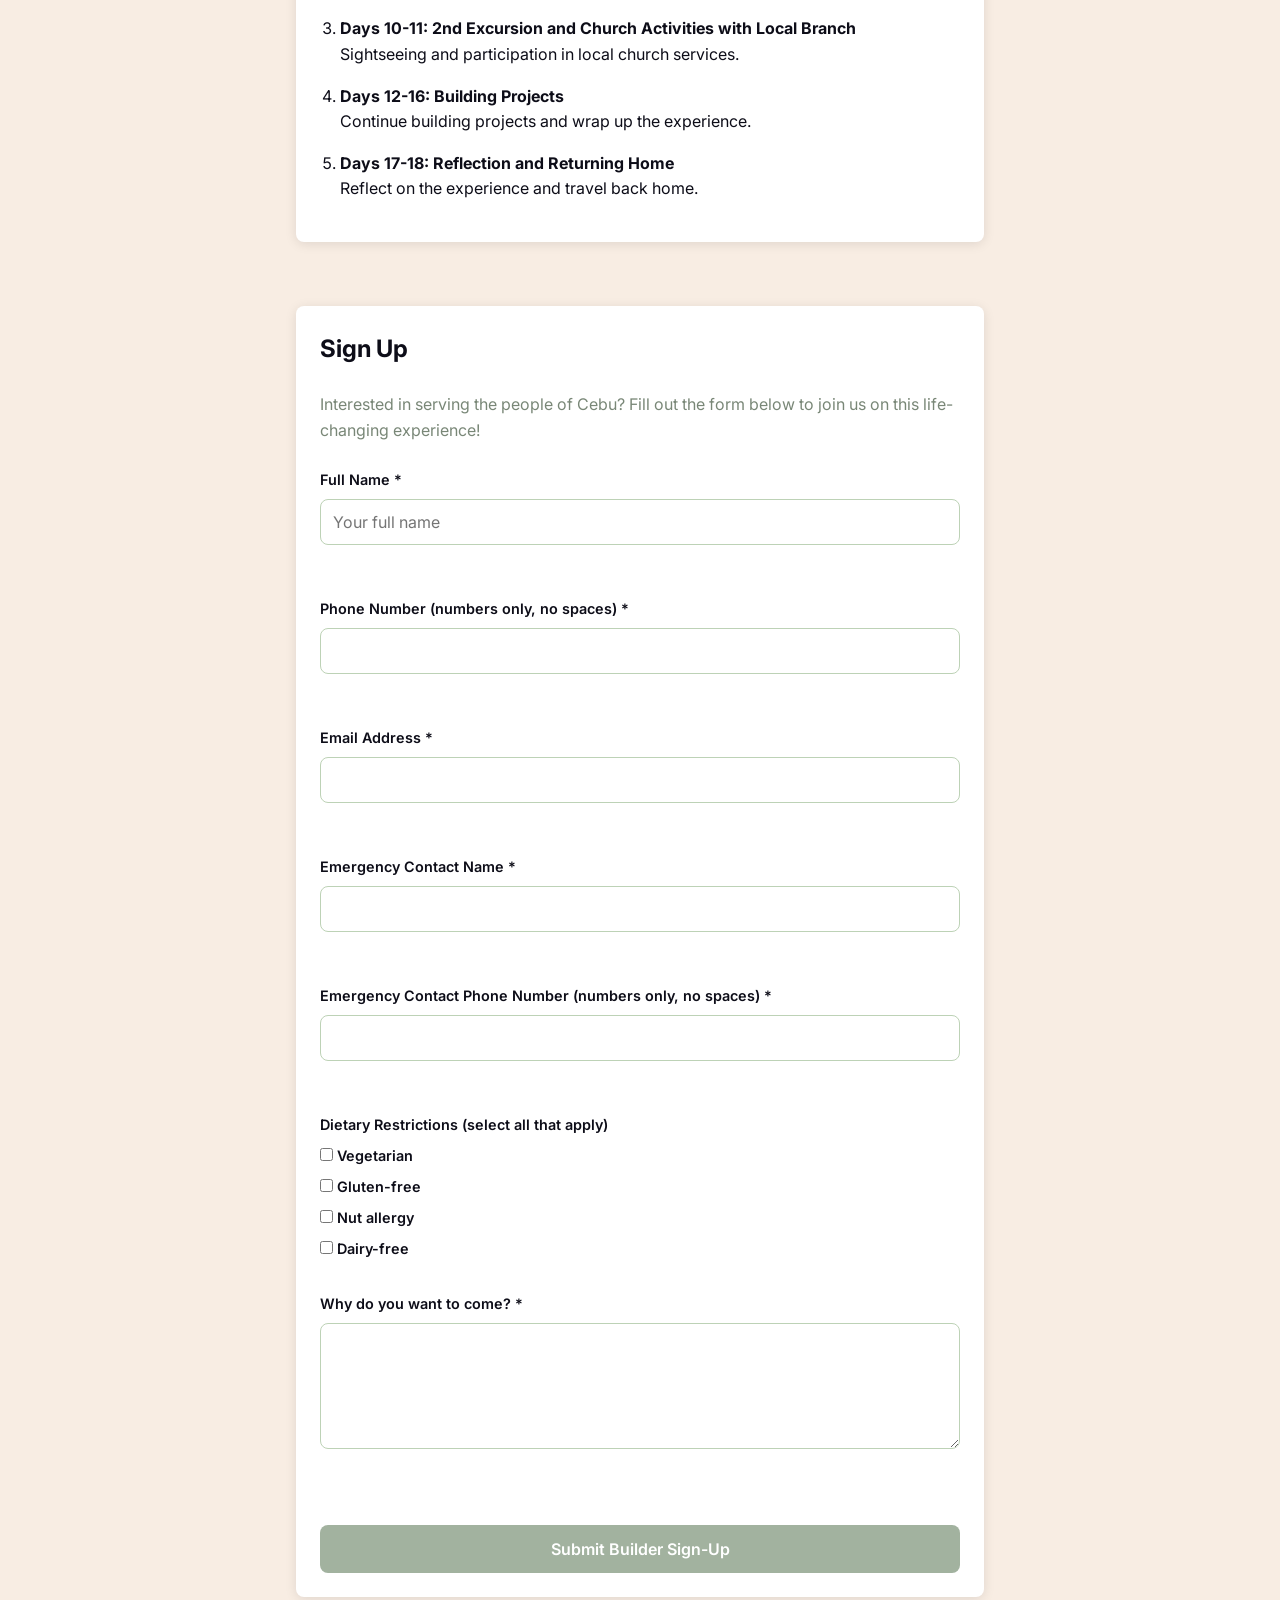
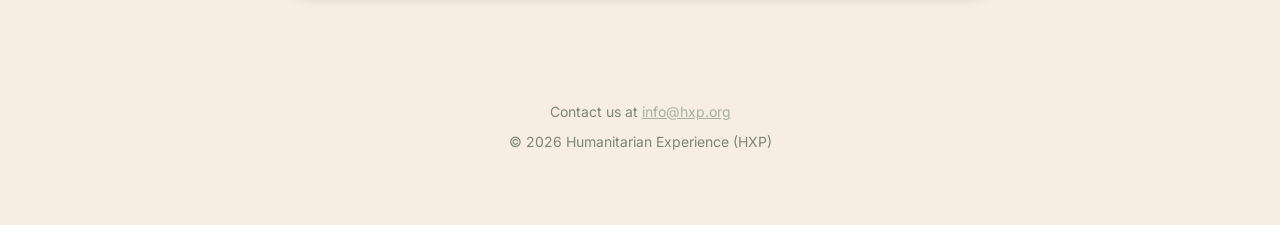
==== commit 0d7c6ed9: "refactor: trimmed down CSS and HTML files" ====
--- a/index.html
+++ b/index.html
@@ -5,8 +5,6 @@
         <meta name="viewport" content="width=device-width, initial-scale=1.0" />
         <title>HXP - Philippines Cebu 2026</title>
 
-        <link href="https://fonts.googleapis.com" />
-        <link href="https://fonts.gstatic.com" crossorigin />
         <link href="https://fonts.googleapis.com/css2?family=Inter:wght@400;600;700&display=swap" rel="stylesheet" />
 
 
@@ -33,13 +31,13 @@
                     <dt><b>Destination</b></dt>
                     <dd>Cebu, Philippines</dd>
 
-                    <dt>Dates</dt>
-                    <dd>July 2 - July 17, 2026</dd>
-
-                    <dt>Cost</dt>
+                    <dt><b>Dates</b></dt>
+                    <dd><b>July 2 - July 17, 2026</b></dd>
+
+                    <dt><b></b>Cost</b></dt>
                     <dd>$4,000 (includes airfare, lodging, meals, and project materials)</dd>
 
-                    <dt>Ages</dt>
+                    <dt><b></b>Ages</b></dt>
                     <dd>Youth builders between ages 16 and 19</dd>
                 </dl>
 
@@ -104,7 +102,7 @@
                             required
                         />
 
-                        <span id="full-name-error" class="field-error"></span>
+                        <span class="field-error"></span>
                     </div>
 
                     <div class="form-field">
@@ -116,7 +114,7 @@
                             autocomplete="tel"
                             required
                         />
-                        <span id="phone-error" class="field-error"></span>
+                        <span class="field-error"></span>
                     </div>
 
                     <div class="form-field">
@@ -128,7 +126,7 @@
                             autocomplete="email"
                             required
                         />
-                        <span id="email-error" class="field-error"></span>
+                        <span class="field-error"></span>
                     </div>
 
                     
@@ -140,7 +138,7 @@
                             name="emergencyContactName"
                             required
                         />
-                        <span id="emergency-contact-name-error" class="field-error"></span>
+                        <span class="field-error"></span>
                     </div>
 
                     <div class="form-field">
@@ -151,10 +149,10 @@
                             name="emergencyContactPhone"
                             required
                         />
-                        <span id="emergency-contact-phone-error" class="field-error"></span>
-                    </div>
-
-                    <fieldset class="form-field" id="dietary-fieldset">
+                        <span class="field-error"></span>
+                    </div>
+
+                    <fieldset class="form-field">
                         <legend>Dietary Restrictions (select all that apply)</legend>
 
                         <label class="checkbox-label">
@@ -177,7 +175,6 @@
                             Dairy-free
                         </label>
 
-                        <span class="field-error"></span>
                     </fieldset>
 
 
@@ -189,7 +186,7 @@
                             rows="5"
                             required
                         ></textarea>
-                        <span id="why-error" class="field-error"></span>
+                        <span class="field-error"></span>
                     </div>
 
                       <button type="submit" class="submit-info-button">Submit Builder Sign-Up</button>
--- a/css/styles.css
+++ b/css/styles.css
@@ -159,10 +159,7 @@
     margin-bottom: var(--space-md);
   }
 
-.optional {
-    font-weight: 400;
-    color: var(--color-text-muted);
-  }
+
   .form-field input:not([type="checkbox"]),
   .form-field textarea {
     width: 100%;
@@ -205,7 +202,7 @@
     margin-top: var(--space-xs);
     min-height: 1.25rem;
   }
-  /* Error state — JS will add .input-error in Phase 4; style it now */
+
   .form-field input.input-error,
   .form-field textarea.input-error {
     border-color: var(--color-error);
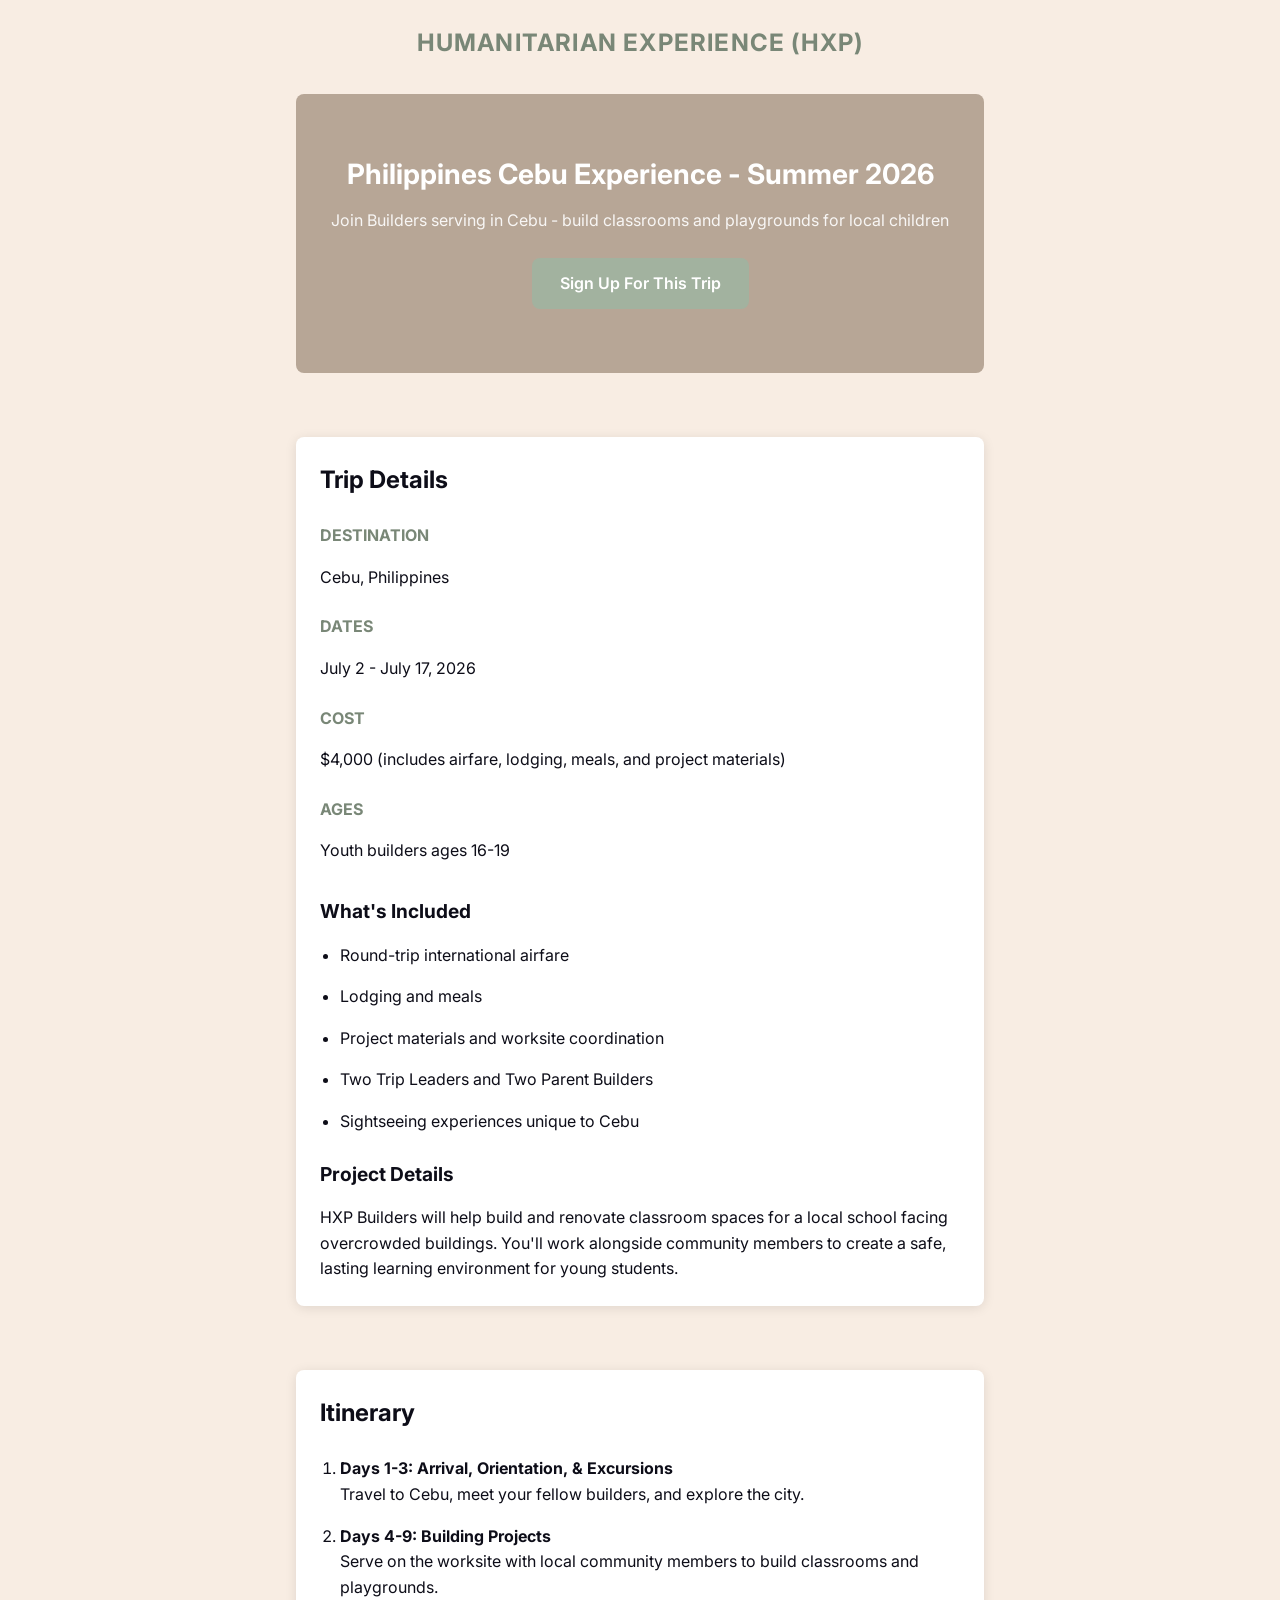
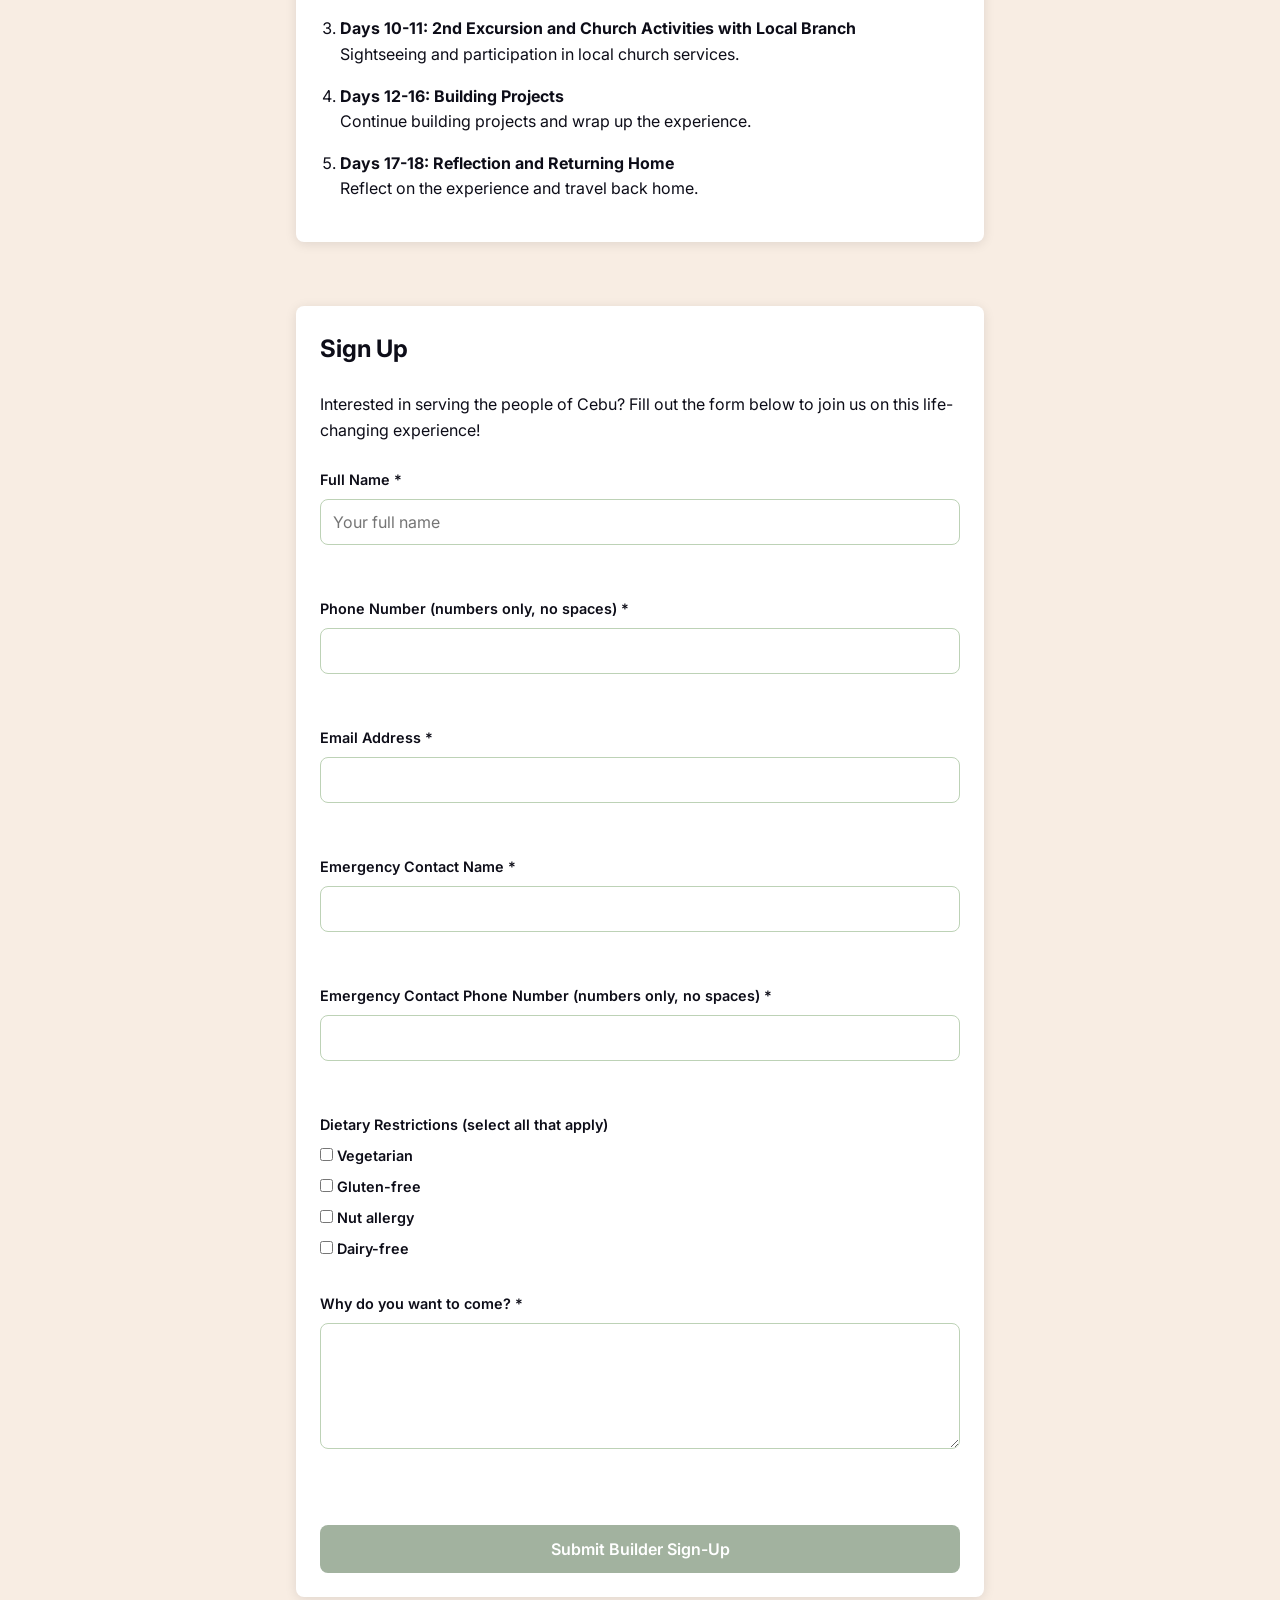
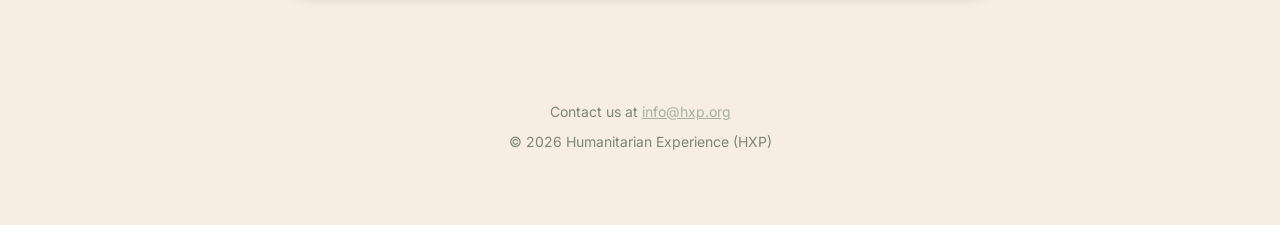
==== commit baf5c91c: "style: change CSS to be more clean" ====
--- a/index.html
+++ b/index.html
@@ -32,13 +32,13 @@
                     <dd>Cebu, Philippines</dd>
 
                     <dt><b>Dates</b></dt>
-                    <dd><b>July 2 - July 17, 2026</b></dd>
-
-                    <dt><b></b>Cost</b></dt>
+                    <dd>July 2 - July 17, 2026</dd>
+
+                    <dt><b>Cost</b></dt>
                     <dd>$4,000 (includes airfare, lodging, meals, and project materials)</dd>
 
-                    <dt><b></b>Ages</b></dt>
-                    <dd>Youth builders between ages 16 and 19</dd>
+                    <dt><b>Ages</b></dt>
+                    <dd>Youth builders ages 16-19</dd>
                 </dl>
 
                 <h3>What's Included</h3>
--- a/css/styles.css
+++ b/css/styles.css
@@ -51,6 +51,7 @@
 header{
     padding-top: var(--space-md);
     padding-bottom: var(--space-sm);
+    text-align: center;
 }
 
 header p {
@@ -155,7 +156,7 @@
 
 /* Form Section */
 #signup > p {
-    color: var(--color-text-muted);
+    color: var(--color-text);
     margin-bottom: var(--space-md);
   }
 
